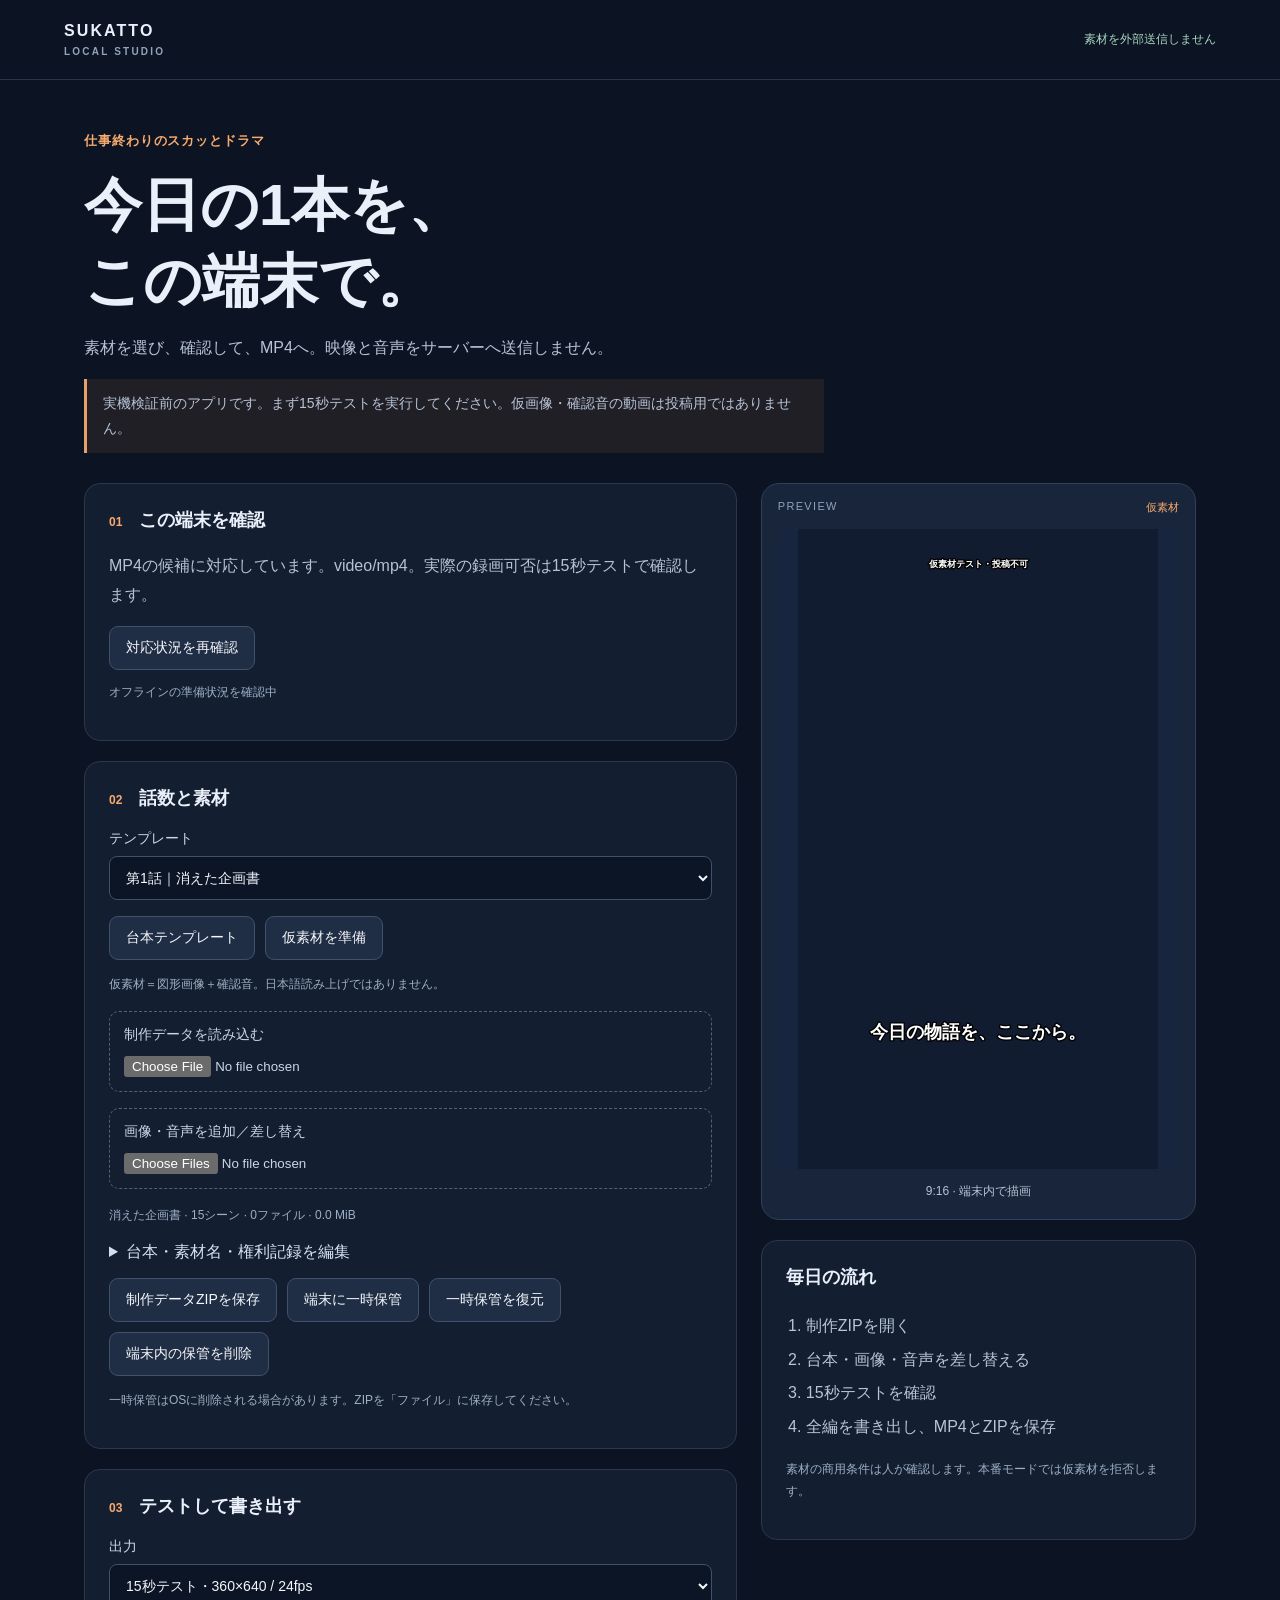
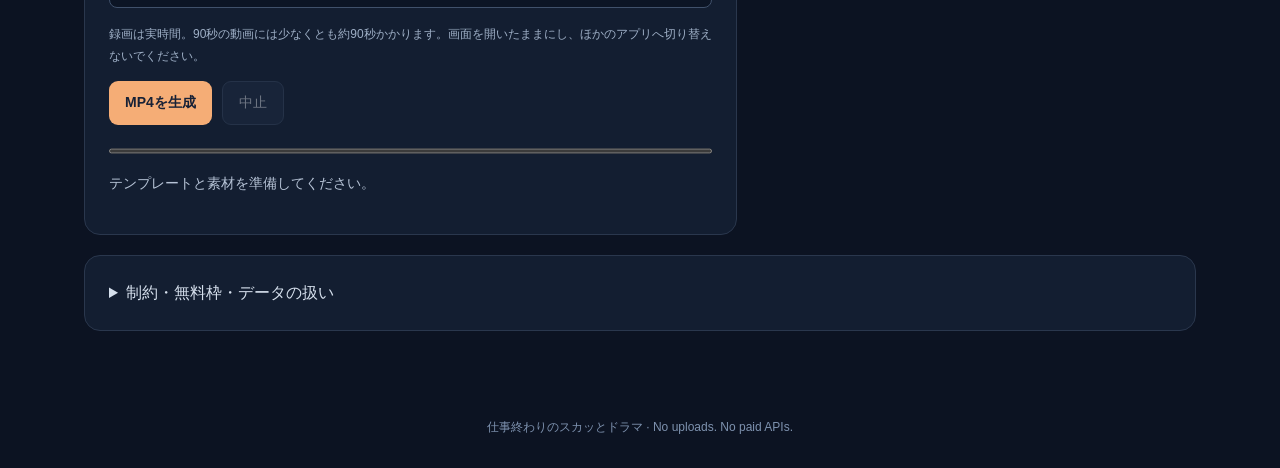
==== index.html @ 766bf16d "Add files via upload" ====
<!doctype html>
<html lang="ja"><head><meta charset="utf-8"><meta http-equiv="Content-Security-Policy" content="default-src 'self'; script-src 'self'; style-src 'self'; img-src 'self' blob: data:; media-src 'self' blob:; connect-src 'self'; worker-src 'self'; object-src 'none'; base-uri 'self'; form-action 'none'"><meta name="viewport" content="width=device-width,initial-scale=1,viewport-fit=cover"><meta name="theme-color" content="#111c30"><meta name="apple-mobile-web-app-capable" content="yes"><meta name="apple-mobile-web-app-status-bar-style" content="black-translucent"><link rel="manifest" href="manifest.webmanifest"><link rel="icon" href="icon.svg" type="image/svg+xml"><title>仕事終わりのスカッとドラマ｜端末内スタジオ</title><link rel="stylesheet" href="style.css"></head>
<body><header><div class="brand">SUKATTO <span>LOCAL STUDIO</span></div><span id="offline">端末内で合成</span></header>
<main><section class="intro"><p class="eyebrow">仕事終わりのスカッとドラマ</p><h1>今日の1本を、<br>この端末で。</h1><p>素材を選び、確認して、MP4へ。映像と音声をサーバーへ送信しません。</p><p class="notice">実機検証前のアプリです。まず15秒テストを実行してください。仮画像・確認音の動画は投稿用ではありません。</p></section>
<div class="layout"><div class="controls">
<section class="card"><h2><span>01</span> この端末を確認</h2><p id="capabilities">確認中…</p><button id="diagnose">対応状況を再確認</button><p class="small" id="cacheStatus">オフラインの準備状況を確認中</p></section>
<section class="card"><h2><span>02</span> 話数と素材</h2><label>テンプレート<select id="episode"><option value="1">第1話｜消えた企画書</option><option value="2">第2話｜押しつけられた当番表</option></select></label><div class="buttons"><button id="template">台本テンプレート</button><button id="demo">仮素材を準備</button></div><p class="small">仮素材＝図形画像＋確認音。日本語読み上げではありません。</p>
<label class="upload">制作データを読み込む<input id="projectFile" type="file" accept=".json,.zip,application/json,application/zip"></label>
<label class="upload">画像・音声を追加／差し替え<input id="assets" type="file" accept="image/*,audio/*,.wav,.mp3,.m4a" multiple></label><p id="assetStatus" class="small">素材は未選択です。</p>
<details><summary>台本・素材名・権利記録を編集</summary><p class="small">字幕は1文45文字以内。画像・音声は同じファイル名で差し替え可能です。</p><textarea id="manifest" spellcheck="false" aria-label="制作データJSON"></textarea><button id="apply">編集を適用</button></details>
<div class="buttons"><button id="saveProject">制作データZIPを保存</button><button id="remember">端末に一時保管</button><button id="recall">一時保管を復元</button><button id="clear">端末内の保管を削除</button></div><p class="small">一時保管はOSに削除される場合があります。ZIPを「ファイル」に保存してください。</p></section>
<section class="card"><h2><span>03</span> テストして書き出す</h2><label>出力<select id="quality"><option value="test">15秒テスト・360×640 / 24fps</option><option value="full">全編・1080×1920 / 30fps</option></select></label><p class="small">録画は実時間。90秒の動画には少なくとも約90秒かかります。画面を開いたままにし、ほかのアプリへ切り替えないでください。</p><div class="buttons"><button id="export" class="primary">MP4を生成</button><button id="cancel" disabled>中止</button></div><progress id="progress" value="0" max="1"></progress><p id="status" role="status" aria-live="polite">テンプレートと素材を準備してください。</p></section>
<section id="result" class="card" hidden><h2><span>04</span> 確認して保存</h2><video id="playback" controls playsinline preload="metadata"></video><p id="resultInfo"></p><div class="buttons"><a id="download" class="button" download="shorts.mp4">MP4をダウンロード</a><button id="share">共有・ファイルに保存</button><button id="report">検証記録JSON</button></div><p class="small">再生して音声・字幕・末尾まで確認してください。テスト成功は、この端末での本番品質を保証しません。</p></section>
</div><aside><div class="previewShell"><div class="previewLabel">PREVIEW <span id="previewMode">仮素材</span></div><canvas id="canvas" width="360" height="640" aria-label="動画プレビュー"></canvas><p id="sceneInfo">9:16 · 端末内で描画</p></div><section class="card"><h2>毎日の流れ</h2><ol><li>制作ZIPを開く</li><li>台本・画像・音声を差し替える</li><li>15秒テストを確認</li><li>全編を書き出し、MP4とZIPを保存</li></ol><p class="small">素材の商用条件は人が確認します。本番モードでは仮素材を拒否します。</p></section></aside></div>
<details class="card"><summary>制約・無料枠・データの扱い</summary><p>毎日の生成はCanvas・Web Audio・MediaRecorderで端末内処理します。Codespacesや有料APIは呼びません。カメラ・マイクの権限も不要です。初回配布にはHTTPSの静的ホストが必要です。GitHub Pagesなどの配信量は初回取得・更新時に消費します。Safariのキャッシュが削除された場合は再取得が必要です。</p><p>保存先が不足した場合や、MP4録画非対応・メモリ不足の場合は停止します。失敗時に解像度を自動で下げて成功扱いにはしません。端末・OSごとの実機テストが必要です。</p></details>
</main><footer>仕事終わりのスカッとドラマ · No uploads. No paid APIs.</footer><script src="core.js"></script><script src="app.js"></script></body></html>
---- style.css ----
:root{font-family:-apple-system,BlinkMacSystemFont,'Hiragino Sans','Noto Sans CJK JP',sans-serif;color:#eaf0fa;background:#0c1322;font-size:16px;color-scheme:dark}*{box-sizing:border-box}body{margin:0}header{padding:22px max(5vw,20px);border-bottom:1px solid #293449;display:flex;align-items:center;justify-content:space-between;gap:16px}.brand{letter-spacing:.13em;font-weight:800}.brand span{display:block;font-size:10px;color:#90a4bd;letter-spacing:.22em;margin-top:6px}#offline{font-size:12px;color:#a8d8c3}main{max-width:1160px;margin:auto;padding:36px 24px}.eyebrow{color:#f7aa6e;font-weight:600;letter-spacing:.07em;font-size:13px}h1{font-size:clamp(36px,5vw,58px);line-height:1.3;margin:15px 0}p{line-height:1.8;color:#b6c3d6}.intro{margin-bottom:30px;max-width:740px}.notice{border-left:3px solid #eaa166;padding:12px 16px;background:#211f26;font-size:14px}.layout{display:grid;grid-template-columns:minmax(0,1.5fr) minmax(260px,1fr);gap:24px}.card{padding:24px;border:1px solid #2a374d;background:#131e31;border-radius:16px;margin-bottom:20px}h2{font-size:18px;margin:0 0 20px}h2 span{font-size:12px;color:#f7aa6e;margin-right:12px}.buttons{display:flex;gap:10px;flex-wrap:wrap;margin:14px 0}button,.button{border:1px solid #40516b;border-radius:9px;background:#202e45;color:#f5f7fc;font:inherit;font-size:14px;padding:12px 16px;cursor:pointer;text-decoration:none;display:inline-block;min-height:44px}button:disabled{opacity:.4;cursor:not-allowed}button.primary{background:#f5ad76;color:#172136;border:0;font-weight:700}button:hover,.button:hover{filter:brightness(1.1)}label{display:block;font-size:14px;color:#cbd6e6;margin:16px 0}select,textarea{width:100%;background:#0c1525;color:#f4f6fb;border:1px solid #40516b;border-radius:8px;padding:12px;margin-top:8px;font:inherit}textarea{min-height:320px;font:12px/1.5 monospace}.upload{border:1px dashed #4c6380;border-radius:10px;padding:14px}.upload input{display:block;max-width:100%;margin-top:12px}.small{font-size:12px;color:#9eafc6}progress{width:100%;height:10px;accent-color:#f5ad76}summary{cursor:pointer;line-height:1.6;color:#d6e0ed}video{width:100%;max-height:520px;border-radius:10px;background:#000}.previewShell{position:sticky;top:20px;background:#18253a;border:1px solid #30415a;padding:16px;border-radius:18px;margin-bottom:20px}.previewLabel{display:flex;justify-content:space-between;font-size:11px;letter-spacing:.12em;color:#8ea2bf;padding-bottom:14px}.previewLabel span{letter-spacing:0;color:#f7aa6e}canvas{width:100%;height:auto;max-height:640px;object-fit:contain;display:block;background:#17263e;border-radius:10px}#sceneInfo{text-align:center;font-size:12px;margin-bottom:0}li{line-height:2.1;color:#b7c5d9}ol{padding-left:20px}#status{font-size:14px;overflow-wrap:anywhere}footer{text-align:center;padding:32px;font-size:12px;color:#7e92af}.busy .controls input,.busy .controls select,.busy .controls textarea{pointer-events:none;opacity:.55}[hidden]{display:none!important}@media(max-width:760px){.layout{grid-template-columns:1fr}aside{order:-1}.previewShell{position:static;max-width:250px;margin:0 auto 22px}aside .card{display:none}main{padding:24px 16px}.card{padding:19px}h1{font-size:38px}header{padding:18px}#offline{font-size:10px}}
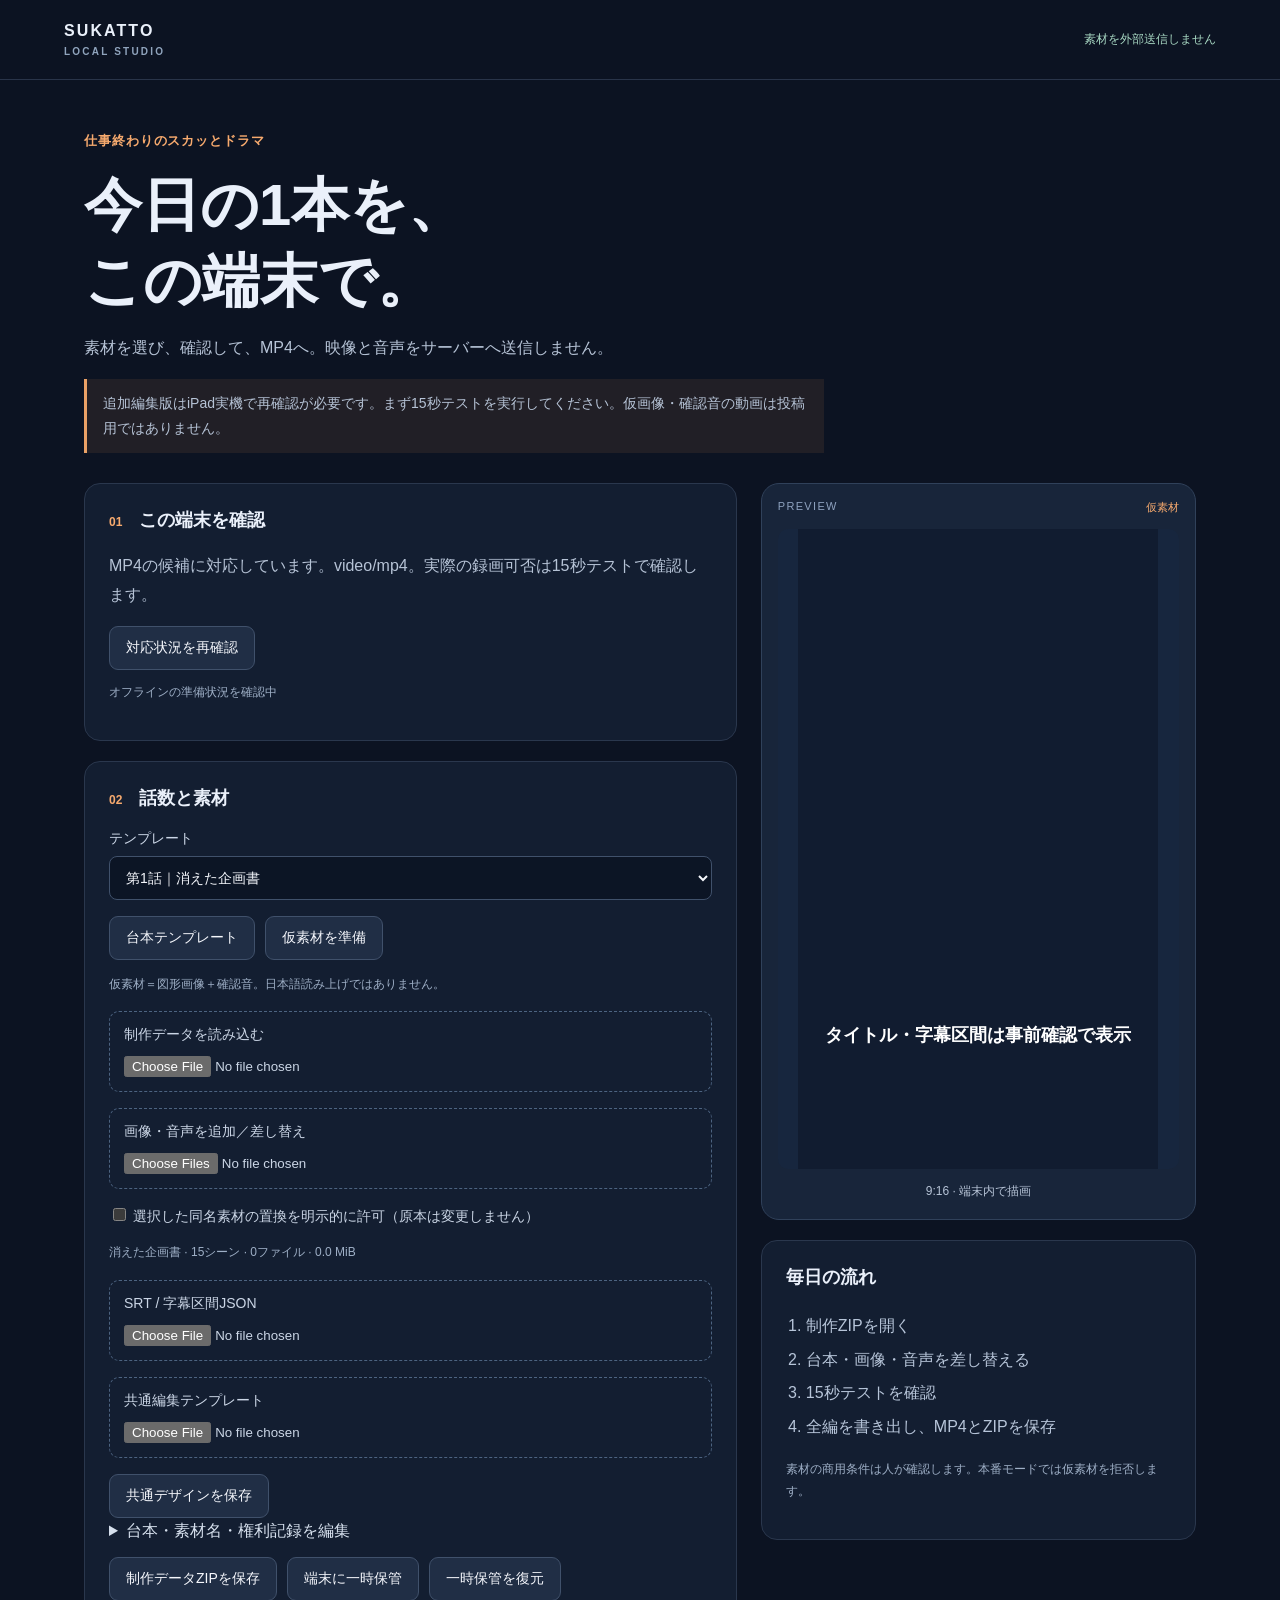
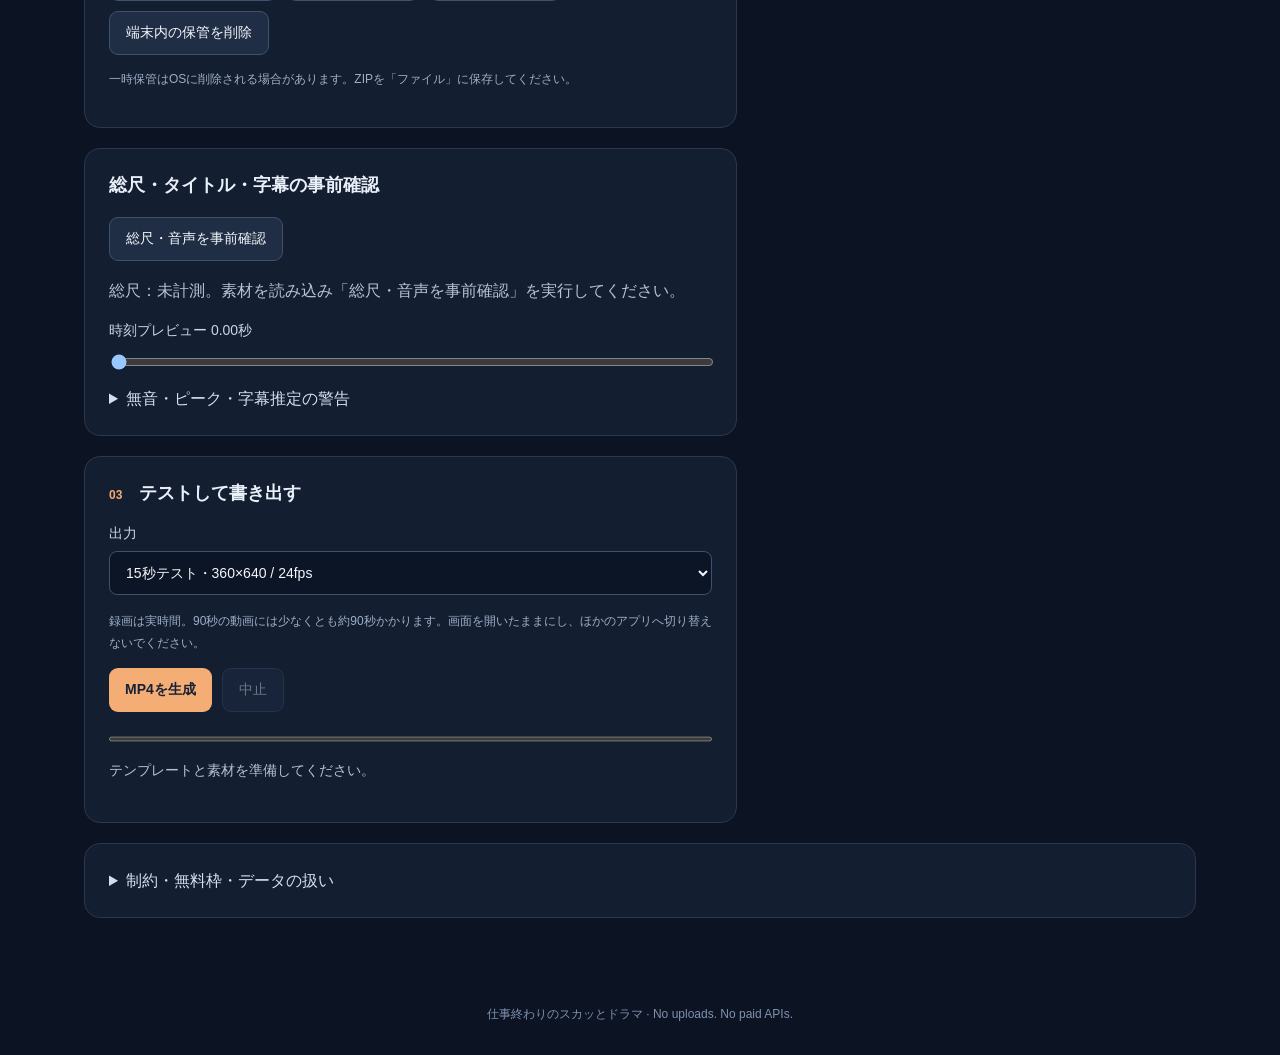
==== commit 97cbc123: "Add files via upload" ====
--- a/index.html
+++ b/index.html
@@ -1,16 +1,16 @@
 <!doctype html>
 <html lang="ja"><head><meta charset="utf-8"><meta http-equiv="Content-Security-Policy" content="default-src 'self'; script-src 'self'; style-src 'self'; img-src 'self' blob: data:; media-src 'self' blob:; connect-src 'self'; worker-src 'self'; object-src 'none'; base-uri 'self'; form-action 'none'"><meta name="viewport" content="width=device-width,initial-scale=1,viewport-fit=cover"><meta name="theme-color" content="#111c30"><meta name="apple-mobile-web-app-capable" content="yes"><meta name="apple-mobile-web-app-status-bar-style" content="black-translucent"><link rel="manifest" href="manifest.webmanifest"><link rel="icon" href="icon.svg" type="image/svg+xml"><title>仕事終わりのスカッとドラマ｜端末内スタジオ</title><link rel="stylesheet" href="style.css"></head>
 <body><header><div class="brand">SUKATTO <span>LOCAL STUDIO</span></div><span id="offline">端末内で合成</span></header>
-<main><section class="intro"><p class="eyebrow">仕事終わりのスカッとドラマ</p><h1>今日の1本を、<br>この端末で。</h1><p>素材を選び、確認して、MP4へ。映像と音声をサーバーへ送信しません。</p><p class="notice">実機検証前のアプリです。まず15秒テストを実行してください。仮画像・確認音の動画は投稿用ではありません。</p></section>
+<main><section class="intro"><p class="eyebrow">仕事終わりのスカッとドラマ</p><h1>今日の1本を、<br>この端末で。</h1><p>素材を選び、確認して、MP4へ。映像と音声をサーバーへ送信しません。</p><p class="notice">追加編集版はiPad実機で再確認が必要です。まず15秒テストを実行してください。仮画像・確認音の動画は投稿用ではありません。</p></section>
 <div class="layout"><div class="controls">
 <section class="card"><h2><span>01</span> この端末を確認</h2><p id="capabilities">確認中…</p><button id="diagnose">対応状況を再確認</button><p class="small" id="cacheStatus">オフラインの準備状況を確認中</p></section>
 <section class="card"><h2><span>02</span> 話数と素材</h2><label>テンプレート<select id="episode"><option value="1">第1話｜消えた企画書</option><option value="2">第2話｜押しつけられた当番表</option></select></label><div class="buttons"><button id="template">台本テンプレート</button><button id="demo">仮素材を準備</button></div><p class="small">仮素材＝図形画像＋確認音。日本語読み上げではありません。</p>
 <label class="upload">制作データを読み込む<input id="projectFile" type="file" accept=".json,.zip,application/json,application/zip"></label>
-<label class="upload">画像・音声を追加／差し替え<input id="assets" type="file" accept="image/*,audio/*,.wav,.mp3,.m4a" multiple></label><p id="assetStatus" class="small">素材は未選択です。</p>
-<details><summary>台本・素材名・権利記録を編集</summary><p class="small">字幕は1文45文字以内。画像・音声は同じファイル名で差し替え可能です。</p><textarea id="manifest" spellcheck="false" aria-label="制作データJSON"></textarea><button id="apply">編集を適用</button></details>
+<label class="upload">画像・音声を追加／差し替え<input id="assets" type="file" accept="image/*,audio/*,.wav,.mp3,.m4a" multiple></label><label><input id="allowReplace" type="checkbox"> 選択した同名素材の置換を明示的に許可（原本は変更しません）</label><p id="assetStatus" class="small">素材は未選択です。</p>
+<label class="upload">SRT / 字幕区間JSON<input id="subtitleFile" type="file" accept=".srt,.json"></label><label class="upload">共通編集テンプレート<input id="styleFile" type="file" accept=".json"></label><button id="saveTemplate">共通デザインを保存</button><details><summary>台本・素材名・権利記録を編集</summary><p class="small">脚本は1シーン45文字以内。区間字幕は最大2行・26文字。画像・音声は同じファイル名で差し替え可能です。</p><textarea id="manifest" spellcheck="false" aria-label="制作データJSON"></textarea><button id="apply">編集を適用</button></details>
 <div class="buttons"><button id="saveProject">制作データZIPを保存</button><button id="remember">端末に一時保管</button><button id="recall">一時保管を復元</button><button id="clear">端末内の保管を削除</button></div><p class="small">一時保管はOSに削除される場合があります。ZIPを「ファイル」に保存してください。</p></section>
-<section class="card"><h2><span>03</span> テストして書き出す</h2><label>出力<select id="quality"><option value="test">15秒テスト・360×640 / 24fps</option><option value="full">全編・1080×1920 / 30fps</option></select></label><p class="small">録画は実時間。90秒の動画には少なくとも約90秒かかります。画面を開いたままにし、ほかのアプリへ切り替えないでください。</p><div class="buttons"><button id="export" class="primary">MP4を生成</button><button id="cancel" disabled>中止</button></div><progress id="progress" value="0" max="1"></progress><p id="status" role="status" aria-live="polite">テンプレートと素材を準備してください。</p></section>
+<section class="card"><h2>総尺・タイトル・字幕の事前確認</h2><button id="inspect">総尺・音声を事前確認</button><p id="durationInfo">総尺：未計測</p><label>時刻プレビュー <span id="scrubTime">0.00秒</span><input id="scrub" type="range" min="0" max="100" step="0.05" value="0"></label><details><summary>無音・ピーク・字幕推定の警告</summary><pre id="preflightReport"></pre></details></section><section class="card"><h2><span>03</span> テストして書き出す</h2><label>出力<select id="quality"><option value="test">15秒テスト・360×640 / 24fps</option><option value="full">全編・1080×1920 / 30fps</option></select></label><p class="small">録画は実時間。90秒の動画には少なくとも約90秒かかります。画面を開いたままにし、ほかのアプリへ切り替えないでください。</p><div class="buttons"><button id="export" class="primary">MP4を生成</button><button id="cancel" disabled>中止</button></div><progress id="progress" value="0" max="1"></progress><p id="status" role="status" aria-live="polite">テンプレートと素材を準備してください。</p></section>
 <section id="result" class="card" hidden><h2><span>04</span> 確認して保存</h2><video id="playback" controls playsinline preload="metadata"></video><p id="resultInfo"></p><div class="buttons"><a id="download" class="button" download="shorts.mp4">MP4をダウンロード</a><button id="share">共有・ファイルに保存</button><button id="report">検証記録JSON</button></div><p class="small">再生して音声・字幕・末尾まで確認してください。テスト成功は、この端末での本番品質を保証しません。</p></section>
 </div><aside><div class="previewShell"><div class="previewLabel">PREVIEW <span id="previewMode">仮素材</span></div><canvas id="canvas" width="360" height="640" aria-label="動画プレビュー"></canvas><p id="sceneInfo">9:16 · 端末内で描画</p></div><section class="card"><h2>毎日の流れ</h2><ol><li>制作ZIPを開く</li><li>台本・画像・音声を差し替える</li><li>15秒テストを確認</li><li>全編を書き出し、MP4とZIPを保存</li></ol><p class="small">素材の商用条件は人が確認します。本番モードでは仮素材を拒否します。</p></section></aside></div>
 <details class="card"><summary>制約・無料枠・データの扱い</summary><p>毎日の生成はCanvas・Web Audio・MediaRecorderで端末内処理します。Codespacesや有料APIは呼びません。カメラ・マイクの権限も不要です。初回配布にはHTTPSの静的ホストが必要です。GitHub Pagesなどの配信量は初回取得・更新時に消費します。Safariのキャッシュが削除された場合は再取得が必要です。</p><p>保存先が不足した場合や、MP4録画非対応・メモリ不足の場合は停止します。失敗時に解像度を自動で下げて成功扱いにはしません。端末・OSごとの実機テストが必要です。</p></details>
-</main><footer>仕事終わりのスカッとドラマ · No uploads. No paid APIs.</footer><script src="core.js"></script><script src="app.js"></script></body></html>
+</main><footer>仕事終わりのスカッとドラマ · No uploads. No paid APIs.</footer><script src="core.js"></script><script src="editing.js"></script><script src="app.js"></script></body></html>
--- a/style.css
+++ b/style.css
@@ -1 +1,3 @@
 :root{font-family:-apple-system,BlinkMacSystemFont,'Hiragino Sans','Noto Sans CJK JP',sans-serif;color:#eaf0fa;background:#0c1322;font-size:16px;color-scheme:dark}*{box-sizing:border-box}body{margin:0}header{padding:22px max(5vw,20px);border-bottom:1px solid #293449;display:flex;align-items:center;justify-content:space-between;gap:16px}.brand{letter-spacing:.13em;font-weight:800}.brand span{display:block;font-size:10px;color:#90a4bd;letter-spacing:.22em;margin-top:6px}#offline{font-size:12px;color:#a8d8c3}main{max-width:1160px;margin:auto;padding:36px 24px}.eyebrow{color:#f7aa6e;font-weight:600;letter-spacing:.07em;font-size:13px}h1{font-size:clamp(36px,5vw,58px);line-height:1.3;margin:15px 0}p{line-height:1.8;color:#b6c3d6}.intro{margin-bottom:30px;max-width:740px}.notice{border-left:3px solid #eaa166;padding:12px 16px;background:#211f26;font-size:14px}.layout{display:grid;grid-template-columns:minmax(0,1.5fr) minmax(260px,1fr);gap:24px}.card{padding:24px;border:1px solid #2a374d;background:#131e31;border-radius:16px;margin-bottom:20px}h2{font-size:18px;margin:0 0 20px}h2 span{font-size:12px;color:#f7aa6e;margin-right:12px}.buttons{display:flex;gap:10px;flex-wrap:wrap;margin:14px 0}button,.button{border:1px solid #40516b;border-radius:9px;background:#202e45;color:#f5f7fc;font:inherit;font-size:14px;padding:12px 16px;cursor:pointer;text-decoration:none;display:inline-block;min-height:44px}button:disabled{opacity:.4;cursor:not-allowed}button.primary{background:#f5ad76;color:#172136;border:0;font-weight:700}button:hover,.button:hover{filter:brightness(1.1)}label{display:block;font-size:14px;color:#cbd6e6;margin:16px 0}select,textarea{width:100%;background:#0c1525;color:#f4f6fb;border:1px solid #40516b;border-radius:8px;padding:12px;margin-top:8px;font:inherit}textarea{min-height:320px;font:12px/1.5 monospace}.upload{border:1px dashed #4c6380;border-radius:10px;padding:14px}.upload input{display:block;max-width:100%;margin-top:12px}.small{font-size:12px;color:#9eafc6}progress{width:100%;height:10px;accent-color:#f5ad76}summary{cursor:pointer;line-height:1.6;color:#d6e0ed}video{width:100%;max-height:520px;border-radius:10px;background:#000}.previewShell{position:sticky;top:20px;background:#18253a;border:1px solid #30415a;padding:16px;border-radius:18px;margin-bottom:20px}.previewLabel{display:flex;justify-content:space-between;font-size:11px;letter-spacing:.12em;color:#8ea2bf;padding-bottom:14px}.previewLabel span{letter-spacing:0;color:#f7aa6e}canvas{width:100%;height:auto;max-height:640px;object-fit:contain;display:block;background:#17263e;border-radius:10px}#sceneInfo{text-align:center;font-size:12px;margin-bottom:0}li{line-height:2.1;color:#b7c5d9}ol{padding-left:20px}#status{font-size:14px;overflow-wrap:anywhere}footer{text-align:center;padding:32px;font-size:12px;color:#7e92af}.busy .controls input,.busy .controls select,.busy .controls textarea{pointer-events:none;opacity:.55}[hidden]{display:none!important}@media(max-width:760px){.layout{grid-template-columns:1fr}aside{order:-1}.previewShell{position:static;max-width:250px;margin:0 auto 22px}aside .card{display:none}main{padding:24px 16px}.card{padding:19px}h1{font-size:38px}header{padding:18px}#offline{font-size:10px}}
+
+pre{white-space:pre-wrap;overflow-wrap:anywhere;font-size:12px;color:#b6c3d6}input[type=range]{display:block;width:100%;margin-top:14px}input[type=checkbox]{width:auto}
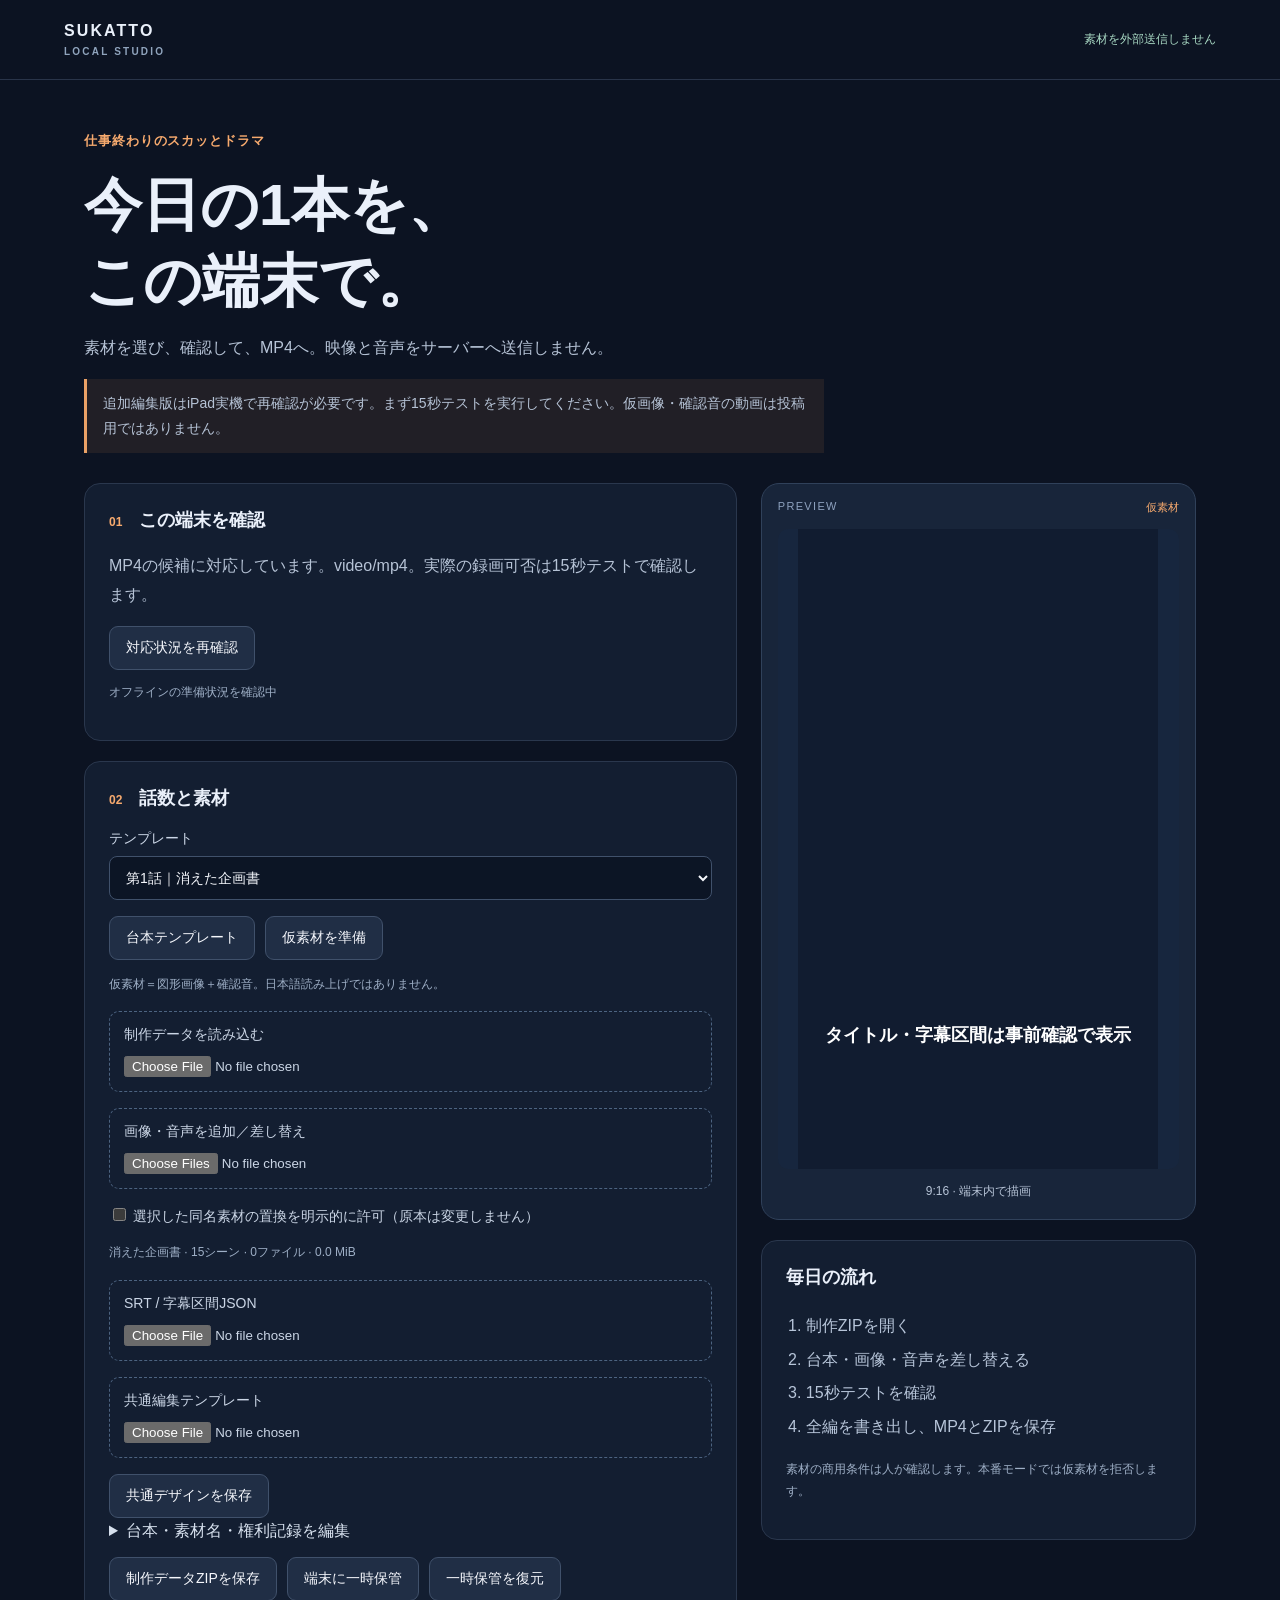
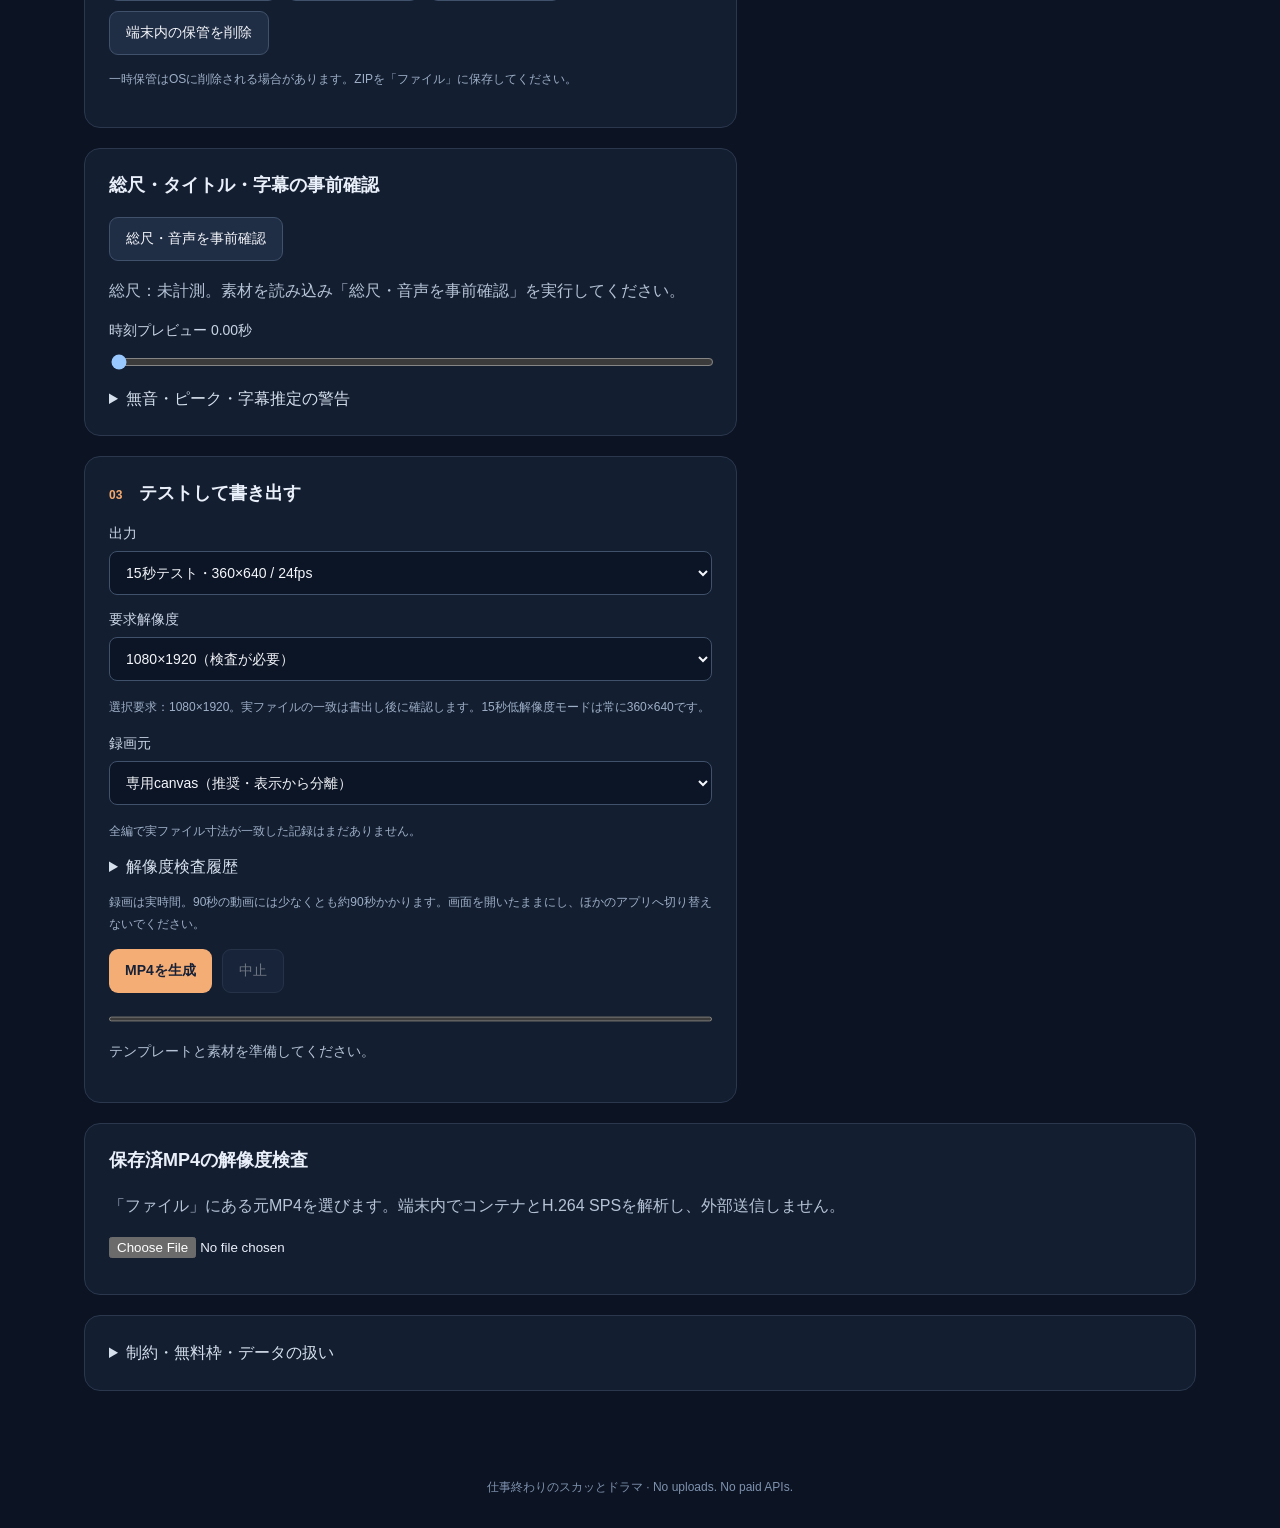
==== commit 3b5f7d56: "Add files via upload" ====
--- a/index.html
+++ b/index.html
@@ -9,8 +9,8 @@
 <label class="upload">画像・音声を追加／差し替え<input id="assets" type="file" accept="image/*,audio/*,.wav,.mp3,.m4a" multiple></label><label><input id="allowReplace" type="checkbox"> 選択した同名素材の置換を明示的に許可（原本は変更しません）</label><p id="assetStatus" class="small">素材は未選択です。</p>
 <label class="upload">SRT / 字幕区間JSON<input id="subtitleFile" type="file" accept=".srt,.json"></label><label class="upload">共通編集テンプレート<input id="styleFile" type="file" accept=".json"></label><button id="saveTemplate">共通デザインを保存</button><details><summary>台本・素材名・権利記録を編集</summary><p class="small">脚本は1シーン45文字以内。区間字幕は最大2行・26文字。画像・音声は同じファイル名で差し替え可能です。</p><textarea id="manifest" spellcheck="false" aria-label="制作データJSON"></textarea><button id="apply">編集を適用</button></details>
 <div class="buttons"><button id="saveProject">制作データZIPを保存</button><button id="remember">端末に一時保管</button><button id="recall">一時保管を復元</button><button id="clear">端末内の保管を削除</button></div><p class="small">一時保管はOSに削除される場合があります。ZIPを「ファイル」に保存してください。</p></section>
-<section class="card"><h2>総尺・タイトル・字幕の事前確認</h2><button id="inspect">総尺・音声を事前確認</button><p id="durationInfo">総尺：未計測</p><label>時刻プレビュー <span id="scrubTime">0.00秒</span><input id="scrub" type="range" min="0" max="100" step="0.05" value="0"></label><details><summary>無音・ピーク・字幕推定の警告</summary><pre id="preflightReport"></pre></details></section><section class="card"><h2><span>03</span> テストして書き出す</h2><label>出力<select id="quality"><option value="test">15秒テスト・360×640 / 24fps</option><option value="full">全編・1080×1920 / 30fps</option></select></label><p class="small">録画は実時間。90秒の動画には少なくとも約90秒かかります。画面を開いたままにし、ほかのアプリへ切り替えないでください。</p><div class="buttons"><button id="export" class="primary">MP4を生成</button><button id="cancel" disabled>中止</button></div><progress id="progress" value="0" max="1"></progress><p id="status" role="status" aria-live="polite">テンプレートと素材を準備してください。</p></section>
-<section id="result" class="card" hidden><h2><span>04</span> 確認して保存</h2><video id="playback" controls playsinline preload="metadata"></video><p id="resultInfo"></p><div class="buttons"><a id="download" class="button" download="shorts.mp4">MP4をダウンロード</a><button id="share">共有・ファイルに保存</button><button id="report">検証記録JSON</button></div><p class="small">再生して音声・字幕・末尾まで確認してください。テスト成功は、この端末での本番品質を保証しません。</p></section>
+<section class="card"><h2>総尺・タイトル・字幕の事前確認</h2><button id="inspect">総尺・音声を事前確認</button><p id="durationInfo">総尺：未計測</p><label>時刻プレビュー <span id="scrubTime">0.00秒</span><input id="scrub" type="range" min="0" max="100" step="0.05" value="0"></label><details><summary>無音・ピーク・字幕推定の警告</summary><pre id="preflightReport"></pre></details></section><section class="card"><h2><span>03</span> テストして書き出す</h2><label>出力<select id="quality"><option value="test">15秒テスト・360×640 / 24fps</option><option value="full">全編・選択解像度 / 30fps</option><option value="probe">3秒・選択解像度の検査</option><option value="profile15">15秒・選択解像度の検査</option></select></label><label>要求解像度<select id="resolutionProfile"><option value="fhd">1080×1920（検査が必要）</option><option value="hd">720×1280（検査が必要）</option><option value="sd">540×960（検査が必要）</option><option value="low">360×640</option></select></label><p id="profileInfo" class="small">選択要求：1080×1920。実ファイルの一致は書出し後に確認します。15秒低解像度モードは常に360×640です。</p><label>録画元<select id="captureSource"><option value="dedicated">専用canvas（推奨・表示から分離）</option><option value="legacy">旧表示canvas（比較・復旧用）</option></select></label><p id="bestProfile" class="small">全編で実ファイル寸法が一致した記録はまだありません。</p><details><summary>解像度検査履歴</summary><pre id="probeResults"></pre></details><p class="small">録画は実時間。90秒の動画には少なくとも約90秒かかります。画面を開いたままにし、ほかのアプリへ切り替えないでください。</p><div class="buttons"><button id="export" class="primary">MP4を生成</button><button id="cancel" disabled>中止</button></div><progress id="progress" value="0" max="1"></progress><p id="status" role="status" aria-live="polite">テンプレートと素材を準備してください。</p></section>
+<section id="result" class="card" hidden><h2><span>04</span> 確認して保存</h2><video id="playback" controls playsinline preload="metadata"></video><p id="resultInfo"></p><details><summary>要求・canvas・トラック・MP4の解像度診断</summary><pre id="resolutionDiagnostics"></pre></details><div class="buttons"><a id="download" class="button" download="shorts.mp4">MP4をダウンロード</a><button id="share">共有・ファイルに保存</button><button id="report">検証記録JSON</button></div><p class="small">再生して音声・字幕・末尾まで確認してください。テスト成功は、この端末での本番品質を保証しません。</p></section>
 </div><aside><div class="previewShell"><div class="previewLabel">PREVIEW <span id="previewMode">仮素材</span></div><canvas id="canvas" width="360" height="640" aria-label="動画プレビュー"></canvas><p id="sceneInfo">9:16 · 端末内で描画</p></div><section class="card"><h2>毎日の流れ</h2><ol><li>制作ZIPを開く</li><li>台本・画像・音声を差し替える</li><li>15秒テストを確認</li><li>全編を書き出し、MP4とZIPを保存</li></ol><p class="small">素材の商用条件は人が確認します。本番モードでは仮素材を拒否します。</p></section></aside></div>
-<details class="card"><summary>制約・無料枠・データの扱い</summary><p>毎日の生成はCanvas・Web Audio・MediaRecorderで端末内処理します。Codespacesや有料APIは呼びません。カメラ・マイクの権限も不要です。初回配布にはHTTPSの静的ホストが必要です。GitHub Pagesなどの配信量は初回取得・更新時に消費します。Safariのキャッシュが削除された場合は再取得が必要です。</p><p>保存先が不足した場合や、MP4録画非対応・メモリ不足の場合は停止します。失敗時に解像度を自動で下げて成功扱いにはしません。端末・OSごとの実機テストが必要です。</p></details>
-</main><footer>仕事終わりのスカッとドラマ · No uploads. No paid APIs.</footer><script src="core.js"></script><script src="editing.js"></script><script src="app.js"></script></body></html>
+<section class="card"><h2>保存済MP4の解像度検査</h2><p>「ファイル」にある元MP4を選びます。端末内でコンテナとH.264 SPSを解析し、外部送信しません。</p><input id="inspectMP4" type="file" accept="video/mp4,.mp4"><pre id="fileInspection"></pre></section><details class="card"><summary>制約・無料枠・データの扱い</summary><p>毎日の生成はCanvas・Web Audio・MediaRecorderで端末内処理します。Codespacesや有料APIは呼びません。カメラ・マイクの権限も不要です。初回配布にはHTTPSの静的ホストが必要です。GitHub Pagesなどの配信量は初回取得・更新時に消費します。Safariのキャッシュが削除された場合は再取得が必要です。</p><p>保存先が不足した場合や、MP4録画非対応・メモリ不足の場合は停止します。失敗時に解像度を自動で下げて成功扱いにはしません。端末・OSごとの実機テストが必要です。</p></details>
+</main><footer>仕事終わりのスカッとドラマ · No uploads. No paid APIs.</footer><script src="core.js"></script><script src="editing.js"></script><script src="resolution.js"></script><script src="app.js"></script></body></html>
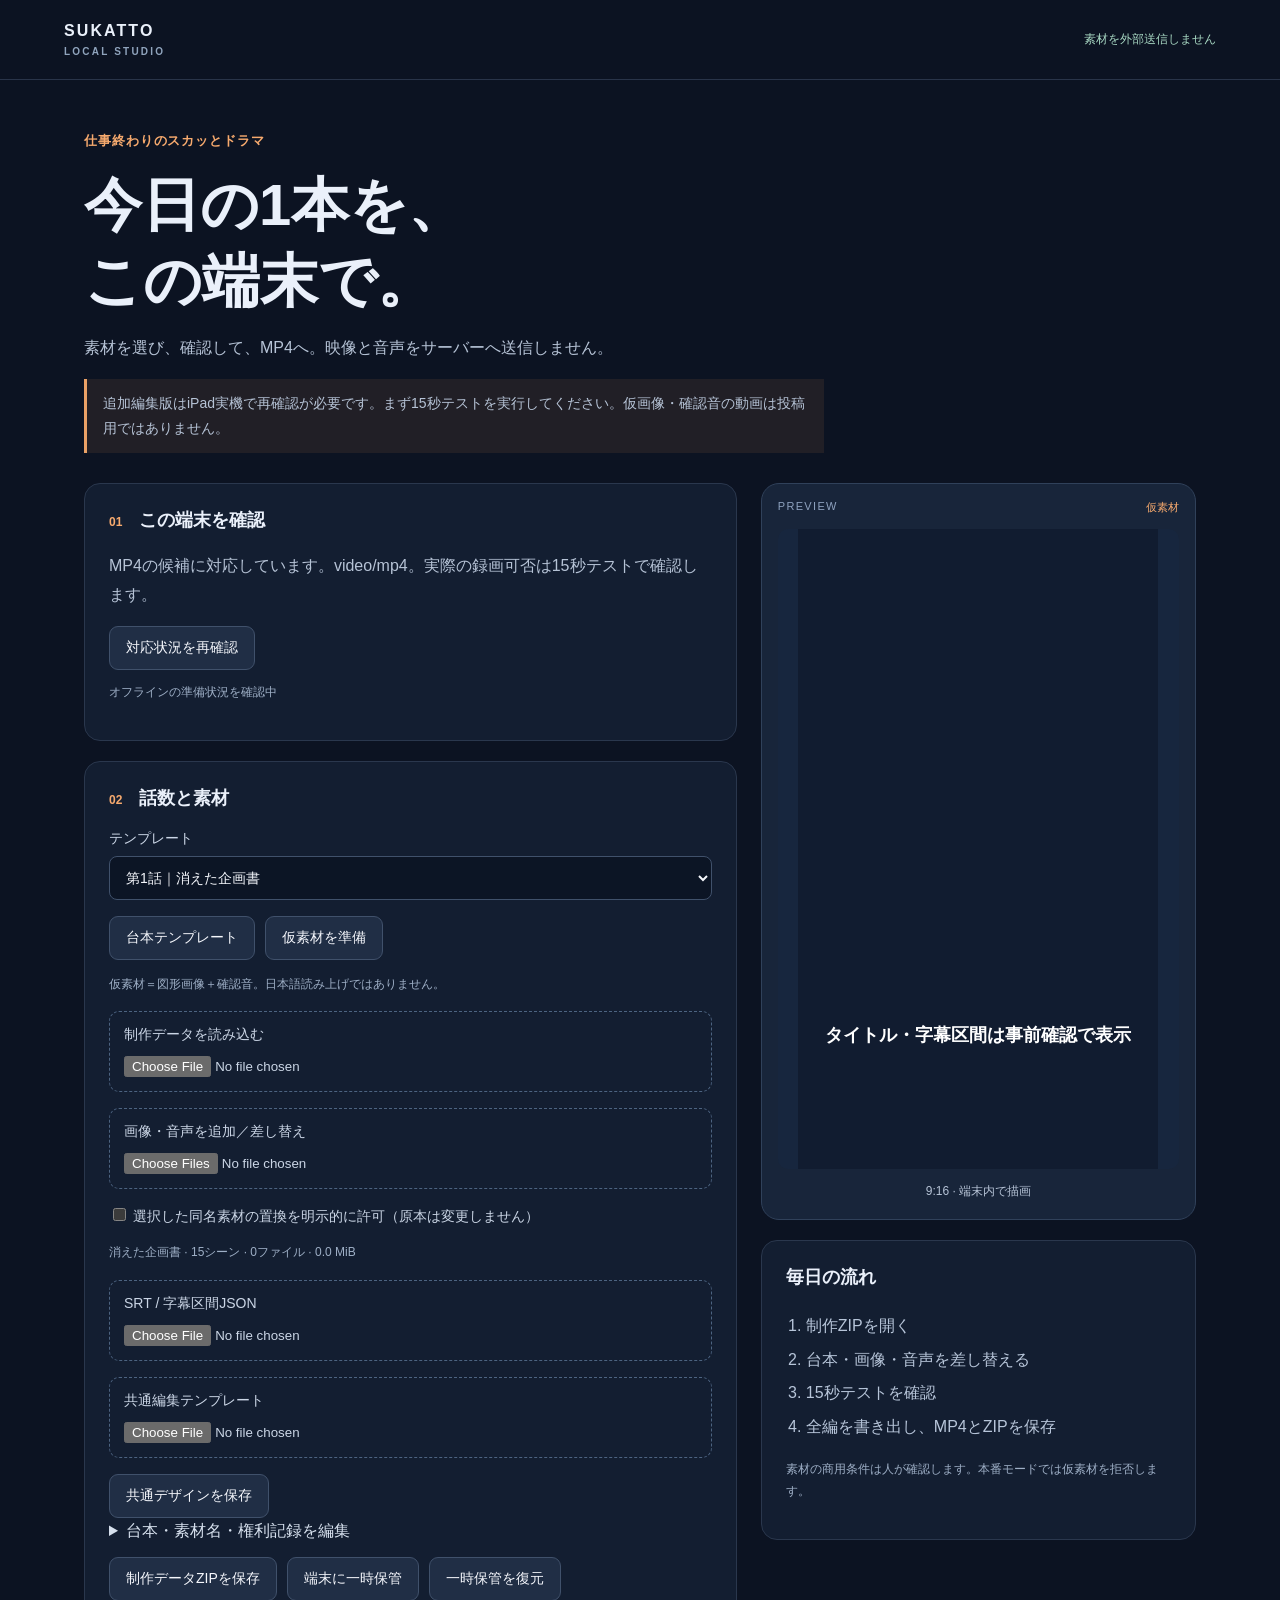
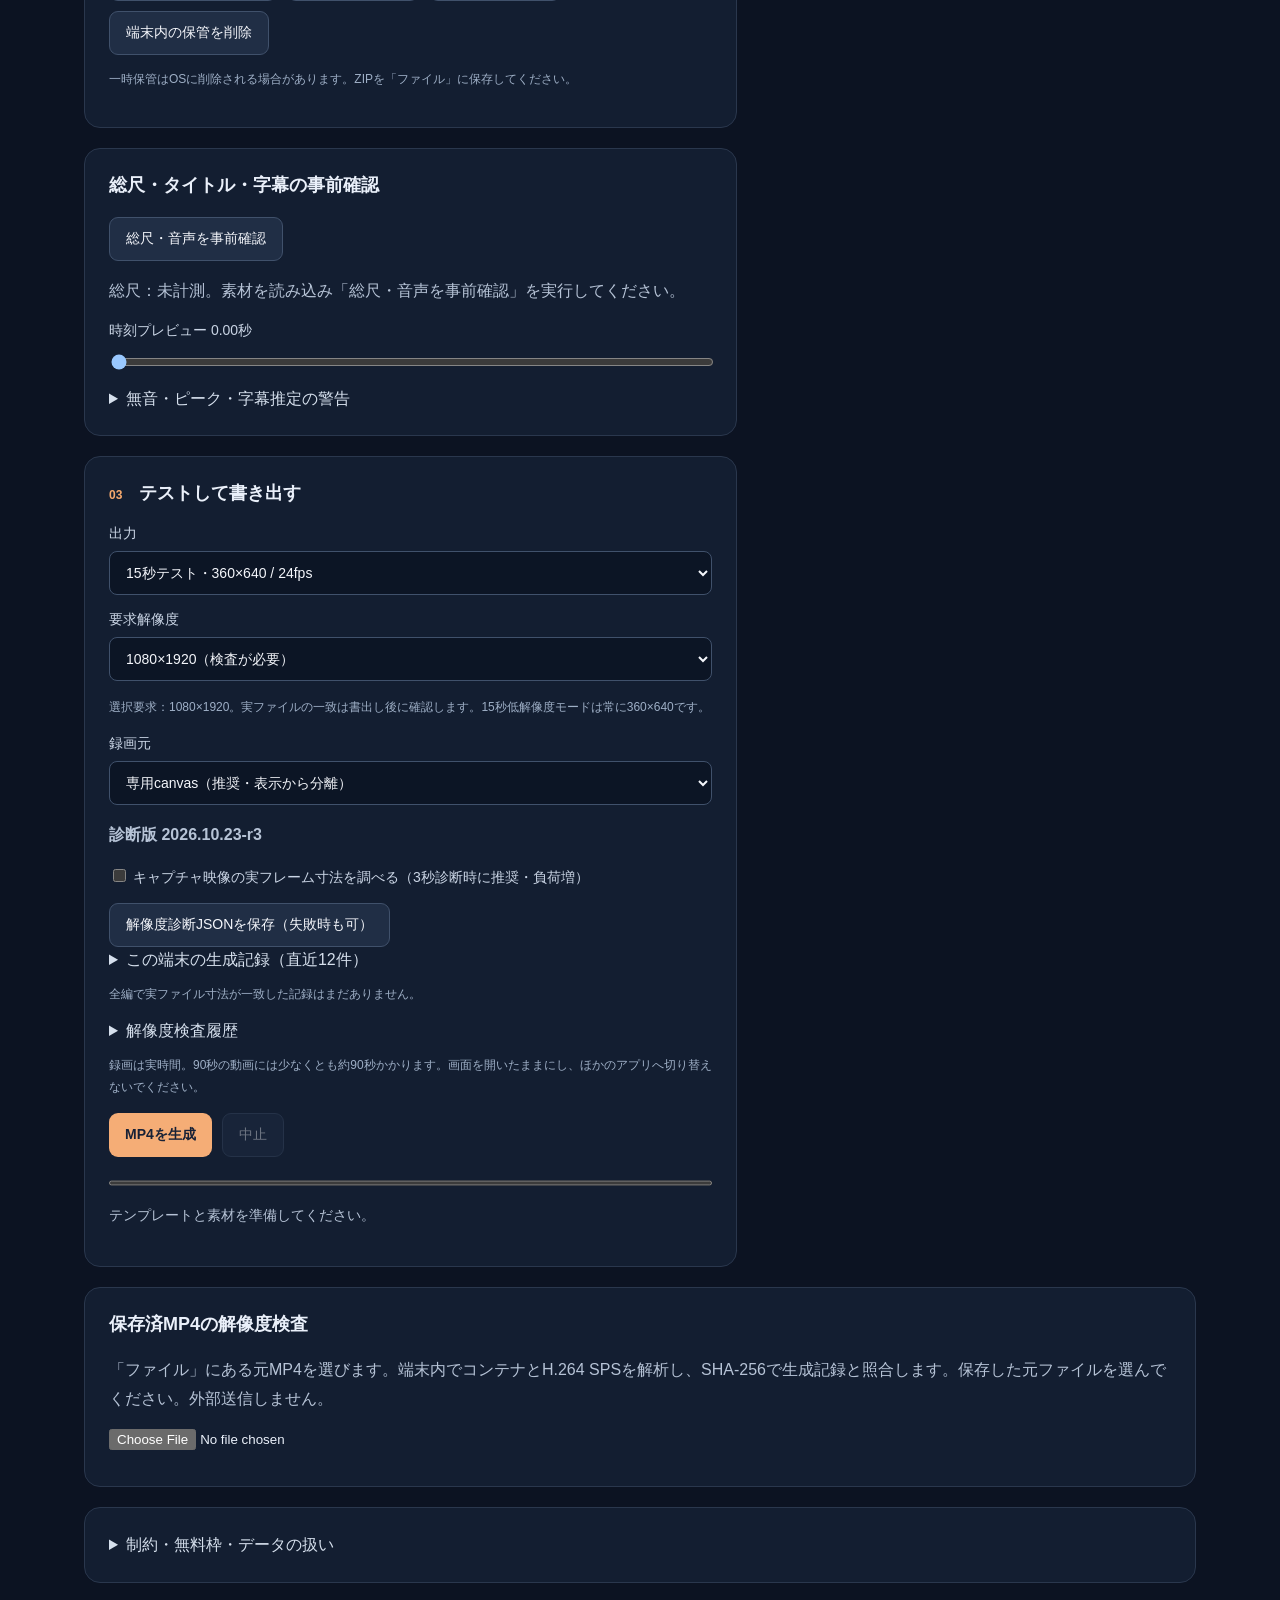
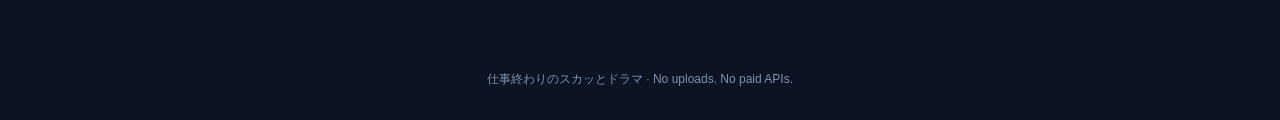
==== commit f000b778: "Add files via upload" ====
--- a/index.html
+++ b/index.html
@@ -9,8 +9,8 @@
 <label class="upload">画像・音声を追加／差し替え<input id="assets" type="file" accept="image/*,audio/*,.wav,.mp3,.m4a" multiple></label><label><input id="allowReplace" type="checkbox"> 選択した同名素材の置換を明示的に許可（原本は変更しません）</label><p id="assetStatus" class="small">素材は未選択です。</p>
 <label class="upload">SRT / 字幕区間JSON<input id="subtitleFile" type="file" accept=".srt,.json"></label><label class="upload">共通編集テンプレート<input id="styleFile" type="file" accept=".json"></label><button id="saveTemplate">共通デザインを保存</button><details><summary>台本・素材名・権利記録を編集</summary><p class="small">脚本は1シーン45文字以内。区間字幕は最大2行・26文字。画像・音声は同じファイル名で差し替え可能です。</p><textarea id="manifest" spellcheck="false" aria-label="制作データJSON"></textarea><button id="apply">編集を適用</button></details>
 <div class="buttons"><button id="saveProject">制作データZIPを保存</button><button id="remember">端末に一時保管</button><button id="recall">一時保管を復元</button><button id="clear">端末内の保管を削除</button></div><p class="small">一時保管はOSに削除される場合があります。ZIPを「ファイル」に保存してください。</p></section>
-<section class="card"><h2>総尺・タイトル・字幕の事前確認</h2><button id="inspect">総尺・音声を事前確認</button><p id="durationInfo">総尺：未計測</p><label>時刻プレビュー <span id="scrubTime">0.00秒</span><input id="scrub" type="range" min="0" max="100" step="0.05" value="0"></label><details><summary>無音・ピーク・字幕推定の警告</summary><pre id="preflightReport"></pre></details></section><section class="card"><h2><span>03</span> テストして書き出す</h2><label>出力<select id="quality"><option value="test">15秒テスト・360×640 / 24fps</option><option value="full">全編・選択解像度 / 30fps</option><option value="probe">3秒・選択解像度の検査</option><option value="profile15">15秒・選択解像度の検査</option></select></label><label>要求解像度<select id="resolutionProfile"><option value="fhd">1080×1920（検査が必要）</option><option value="hd">720×1280（検査が必要）</option><option value="sd">540×960（検査が必要）</option><option value="low">360×640</option></select></label><p id="profileInfo" class="small">選択要求：1080×1920。実ファイルの一致は書出し後に確認します。15秒低解像度モードは常に360×640です。</p><label>録画元<select id="captureSource"><option value="dedicated">専用canvas（推奨・表示から分離）</option><option value="legacy">旧表示canvas（比較・復旧用）</option></select></label><p id="bestProfile" class="small">全編で実ファイル寸法が一致した記録はまだありません。</p><details><summary>解像度検査履歴</summary><pre id="probeResults"></pre></details><p class="small">録画は実時間。90秒の動画には少なくとも約90秒かかります。画面を開いたままにし、ほかのアプリへ切り替えないでください。</p><div class="buttons"><button id="export" class="primary">MP4を生成</button><button id="cancel" disabled>中止</button></div><progress id="progress" value="0" max="1"></progress><p id="status" role="status" aria-live="polite">テンプレートと素材を準備してください。</p></section>
+<section class="card"><h2>総尺・タイトル・字幕の事前確認</h2><button id="inspect">総尺・音声を事前確認</button><p id="durationInfo">総尺：未計測</p><label>時刻プレビュー <span id="scrubTime">0.00秒</span><input id="scrub" type="range" min="0" max="100" step="0.05" value="0"></label><details><summary>無音・ピーク・字幕推定の警告</summary><pre id="preflightReport"></pre></details></section><section class="card"><h2><span>03</span> テストして書き出す</h2><label>出力<select id="quality"><option value="test">15秒テスト・360×640 / 24fps</option><option value="full">全編・選択解像度 / 30fps</option><option value="probe">3秒・選択解像度の検査</option><option value="profile15">15秒・選択解像度の検査</option></select></label><label>要求解像度<select id="resolutionProfile"><option value="fhd">1080×1920（検査が必要）</option><option value="hd">720×1280（検査が必要）</option><option value="sd">540×960（検査が必要）</option><option value="low">360×640</option></select></label><p id="profileInfo" class="small">選択要求：1080×1920。実ファイルの一致は書出し後に確認します。15秒低解像度モードは常に360×640です。</p><label>録画元<select id="captureSource"><option value="dedicated">専用canvas（推奨・表示から分離）</option><option value="attached">専用canvasを画面内に配置（診断用）</option><option value="legacy">旧表示canvas（比較・復旧用）</option></select></label><p><strong>診断版 2026.10.23-r3</strong></p><label><input id="liveProbe" type="checkbox"> キャプチャ映像の実フレーム寸法を調べる（3秒診断時に推奨・負荷増）</label><div id="diagnosticMonitor"></div><button id="saveDiagnostics">解像度診断JSONを保存（失敗時も可）</button><details><summary>この端末の生成記録（直近12件）</summary><pre id="receiptHistory"></pre></details><p id="bestProfile" class="small">全編で実ファイル寸法が一致した記録はまだありません。</p><details><summary>解像度検査履歴</summary><pre id="probeResults"></pre></details><p class="small">録画は実時間。90秒の動画には少なくとも約90秒かかります。画面を開いたままにし、ほかのアプリへ切り替えないでください。</p><div class="buttons"><button id="export" class="primary">MP4を生成</button><button id="cancel" disabled>中止</button></div><progress id="progress" value="0" max="1"></progress><p id="status" role="status" aria-live="polite">テンプレートと素材を準備してください。</p></section>
 <section id="result" class="card" hidden><h2><span>04</span> 確認して保存</h2><video id="playback" controls playsinline preload="metadata"></video><p id="resultInfo"></p><details><summary>要求・canvas・トラック・MP4の解像度診断</summary><pre id="resolutionDiagnostics"></pre></details><div class="buttons"><a id="download" class="button" download="shorts.mp4">MP4をダウンロード</a><button id="share">共有・ファイルに保存</button><button id="report">検証記録JSON</button></div><p class="small">再生して音声・字幕・末尾まで確認してください。テスト成功は、この端末での本番品質を保証しません。</p></section>
 </div><aside><div class="previewShell"><div class="previewLabel">PREVIEW <span id="previewMode">仮素材</span></div><canvas id="canvas" width="360" height="640" aria-label="動画プレビュー"></canvas><p id="sceneInfo">9:16 · 端末内で描画</p></div><section class="card"><h2>毎日の流れ</h2><ol><li>制作ZIPを開く</li><li>台本・画像・音声を差し替える</li><li>15秒テストを確認</li><li>全編を書き出し、MP4とZIPを保存</li></ol><p class="small">素材の商用条件は人が確認します。本番モードでは仮素材を拒否します。</p></section></aside></div>
-<section class="card"><h2>保存済MP4の解像度検査</h2><p>「ファイル」にある元MP4を選びます。端末内でコンテナとH.264 SPSを解析し、外部送信しません。</p><input id="inspectMP4" type="file" accept="video/mp4,.mp4"><pre id="fileInspection"></pre></section><details class="card"><summary>制約・無料枠・データの扱い</summary><p>毎日の生成はCanvas・Web Audio・MediaRecorderで端末内処理します。Codespacesや有料APIは呼びません。カメラ・マイクの権限も不要です。初回配布にはHTTPSの静的ホストが必要です。GitHub Pagesなどの配信量は初回取得・更新時に消費します。Safariのキャッシュが削除された場合は再取得が必要です。</p><p>保存先が不足した場合や、MP4録画非対応・メモリ不足の場合は停止します。失敗時に解像度を自動で下げて成功扱いにはしません。端末・OSごとの実機テストが必要です。</p></details>
-</main><footer>仕事終わりのスカッとドラマ · No uploads. No paid APIs.</footer><script src="core.js"></script><script src="editing.js"></script><script src="resolution.js"></script><script src="app.js"></script></body></html>
+<section class="card"><h2>保存済MP4の解像度検査</h2><p>「ファイル」にある元MP4を選びます。端末内でコンテナとH.264 SPSを解析し、SHA-256で生成記録と照合します。保存した元ファイルを選んでください。外部送信しません。</p><input id="inspectMP4" type="file" accept="video/mp4,.mp4"><pre id="fileInspection"></pre></section><details class="card"><summary>制約・無料枠・データの扱い</summary><p>毎日の生成はCanvas・Web Audio・MediaRecorderで端末内処理します。Codespacesや有料APIは呼びません。カメラ・マイクの権限も不要です。初回配布にはHTTPSの静的ホストが必要です。GitHub Pagesなどの配信量は初回取得・更新時に消費します。Safariのキャッシュが削除された場合は再取得が必要です。</p><p>保存先が不足した場合や、MP4録画非対応・メモリ不足の場合は停止します。失敗時に解像度を自動で下げて成功扱いにはしません。端末・OSごとの実機テストが必要です。</p></details>
+</main><footer>仕事終わりのスカッとドラマ · No uploads. No paid APIs.</footer><script src="core.js"></script><script src="editing.js"></script><script src="resolution.js"></script><script src="diagnostics.js"></script><script src="app.js"></script></body></html>
--- a/style.css
+++ b/style.css
@@ -1,3 +1,5 @@
 :root{font-family:-apple-system,BlinkMacSystemFont,'Hiragino Sans','Noto Sans CJK JP',sans-serif;color:#eaf0fa;background:#0c1322;font-size:16px;color-scheme:dark}*{box-sizing:border-box}body{margin:0}header{padding:22px max(5vw,20px);border-bottom:1px solid #293449;display:flex;align-items:center;justify-content:space-between;gap:16px}.brand{letter-spacing:.13em;font-weight:800}.brand span{display:block;font-size:10px;color:#90a4bd;letter-spacing:.22em;margin-top:6px}#offline{font-size:12px;color:#a8d8c3}main{max-width:1160px;margin:auto;padding:36px 24px}.eyebrow{color:#f7aa6e;font-weight:600;letter-spacing:.07em;font-size:13px}h1{font-size:clamp(36px,5vw,58px);line-height:1.3;margin:15px 0}p{line-height:1.8;color:#b6c3d6}.intro{margin-bottom:30px;max-width:740px}.notice{border-left:3px solid #eaa166;padding:12px 16px;background:#211f26;font-size:14px}.layout{display:grid;grid-template-columns:minmax(0,1.5fr) minmax(260px,1fr);gap:24px}.card{padding:24px;border:1px solid #2a374d;background:#131e31;border-radius:16px;margin-bottom:20px}h2{font-size:18px;margin:0 0 20px}h2 span{font-size:12px;color:#f7aa6e;margin-right:12px}.buttons{display:flex;gap:10px;flex-wrap:wrap;margin:14px 0}button,.button{border:1px solid #40516b;border-radius:9px;background:#202e45;color:#f5f7fc;font:inherit;font-size:14px;padding:12px 16px;cursor:pointer;text-decoration:none;display:inline-block;min-height:44px}button:disabled{opacity:.4;cursor:not-allowed}button.primary{background:#f5ad76;color:#172136;border:0;font-weight:700}button:hover,.button:hover{filter:brightness(1.1)}label{display:block;font-size:14px;color:#cbd6e6;margin:16px 0}select,textarea{width:100%;background:#0c1525;color:#f4f6fb;border:1px solid #40516b;border-radius:8px;padding:12px;margin-top:8px;font:inherit}textarea{min-height:320px;font:12px/1.5 monospace}.upload{border:1px dashed #4c6380;border-radius:10px;padding:14px}.upload input{display:block;max-width:100%;margin-top:12px}.small{font-size:12px;color:#9eafc6}progress{width:100%;height:10px;accent-color:#f5ad76}summary{cursor:pointer;line-height:1.6;color:#d6e0ed}video{width:100%;max-height:520px;border-radius:10px;background:#000}.previewShell{position:sticky;top:20px;background:#18253a;border:1px solid #30415a;padding:16px;border-radius:18px;margin-bottom:20px}.previewLabel{display:flex;justify-content:space-between;font-size:11px;letter-spacing:.12em;color:#8ea2bf;padding-bottom:14px}.previewLabel span{letter-spacing:0;color:#f7aa6e}canvas{width:100%;height:auto;max-height:640px;object-fit:contain;display:block;background:#17263e;border-radius:10px}#sceneInfo{text-align:center;font-size:12px;margin-bottom:0}li{line-height:2.1;color:#b7c5d9}ol{padding-left:20px}#status{font-size:14px;overflow-wrap:anywhere}footer{text-align:center;padding:32px;font-size:12px;color:#7e92af}.busy .controls input,.busy .controls select,.busy .controls textarea{pointer-events:none;opacity:.55}[hidden]{display:none!important}@media(max-width:760px){.layout{grid-template-columns:1fr}aside{order:-1}.previewShell{position:static;max-width:250px;margin:0 auto 22px}aside .card{display:none}main{padding:24px 16px}.card{padding:19px}h1{font-size:38px}header{padding:18px}#offline{font-size:10px}}
 
 pre{white-space:pre-wrap;overflow-wrap:anywhere;font-size:12px;color:#b6c3d6}input[type=range]{display:block;width:100%;margin-top:14px}input[type=checkbox]{width:auto}
+
+.recordingDiagnosticCanvas{width:180px!important;height:320px!important;max-height:none!important}.diagnosticVideo{width:180px;height:320px;object-fit:contain}#diagnosticMonitor{display:flex;flex-wrap:wrap;gap:8px}
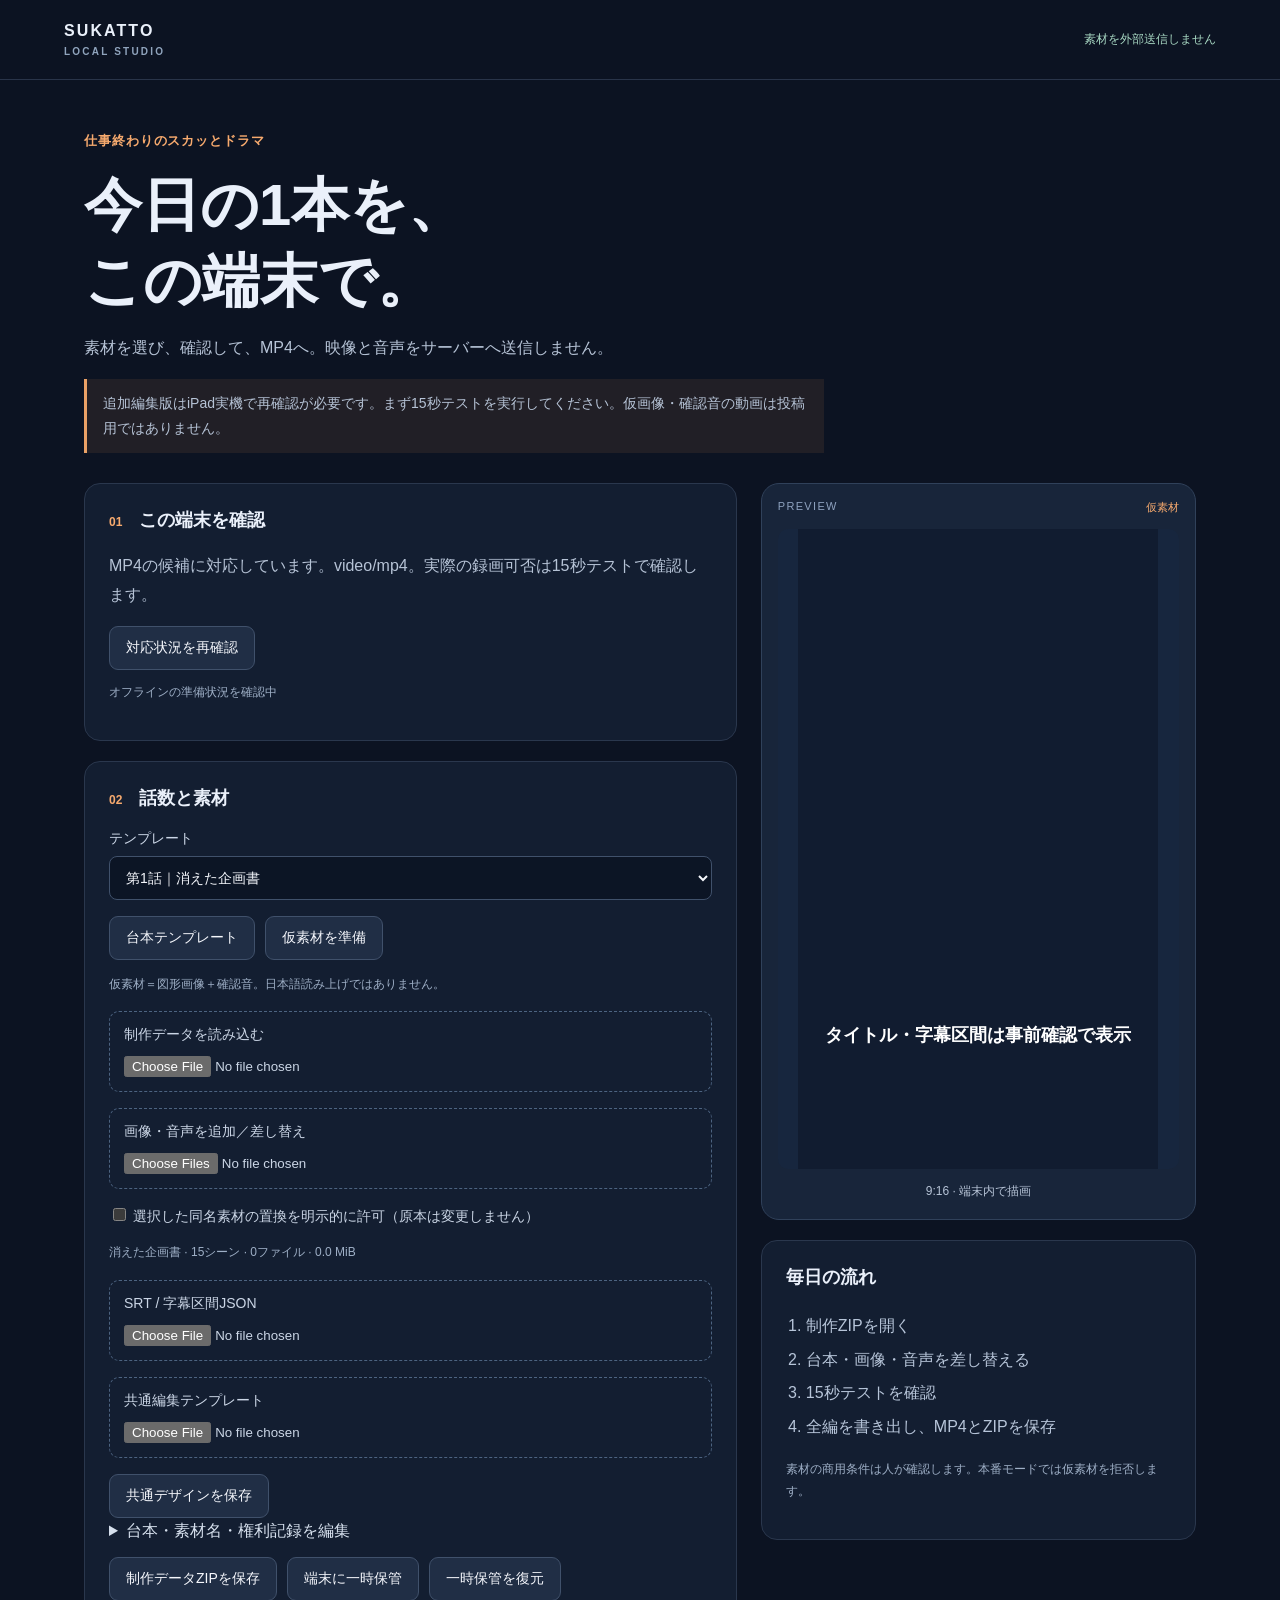
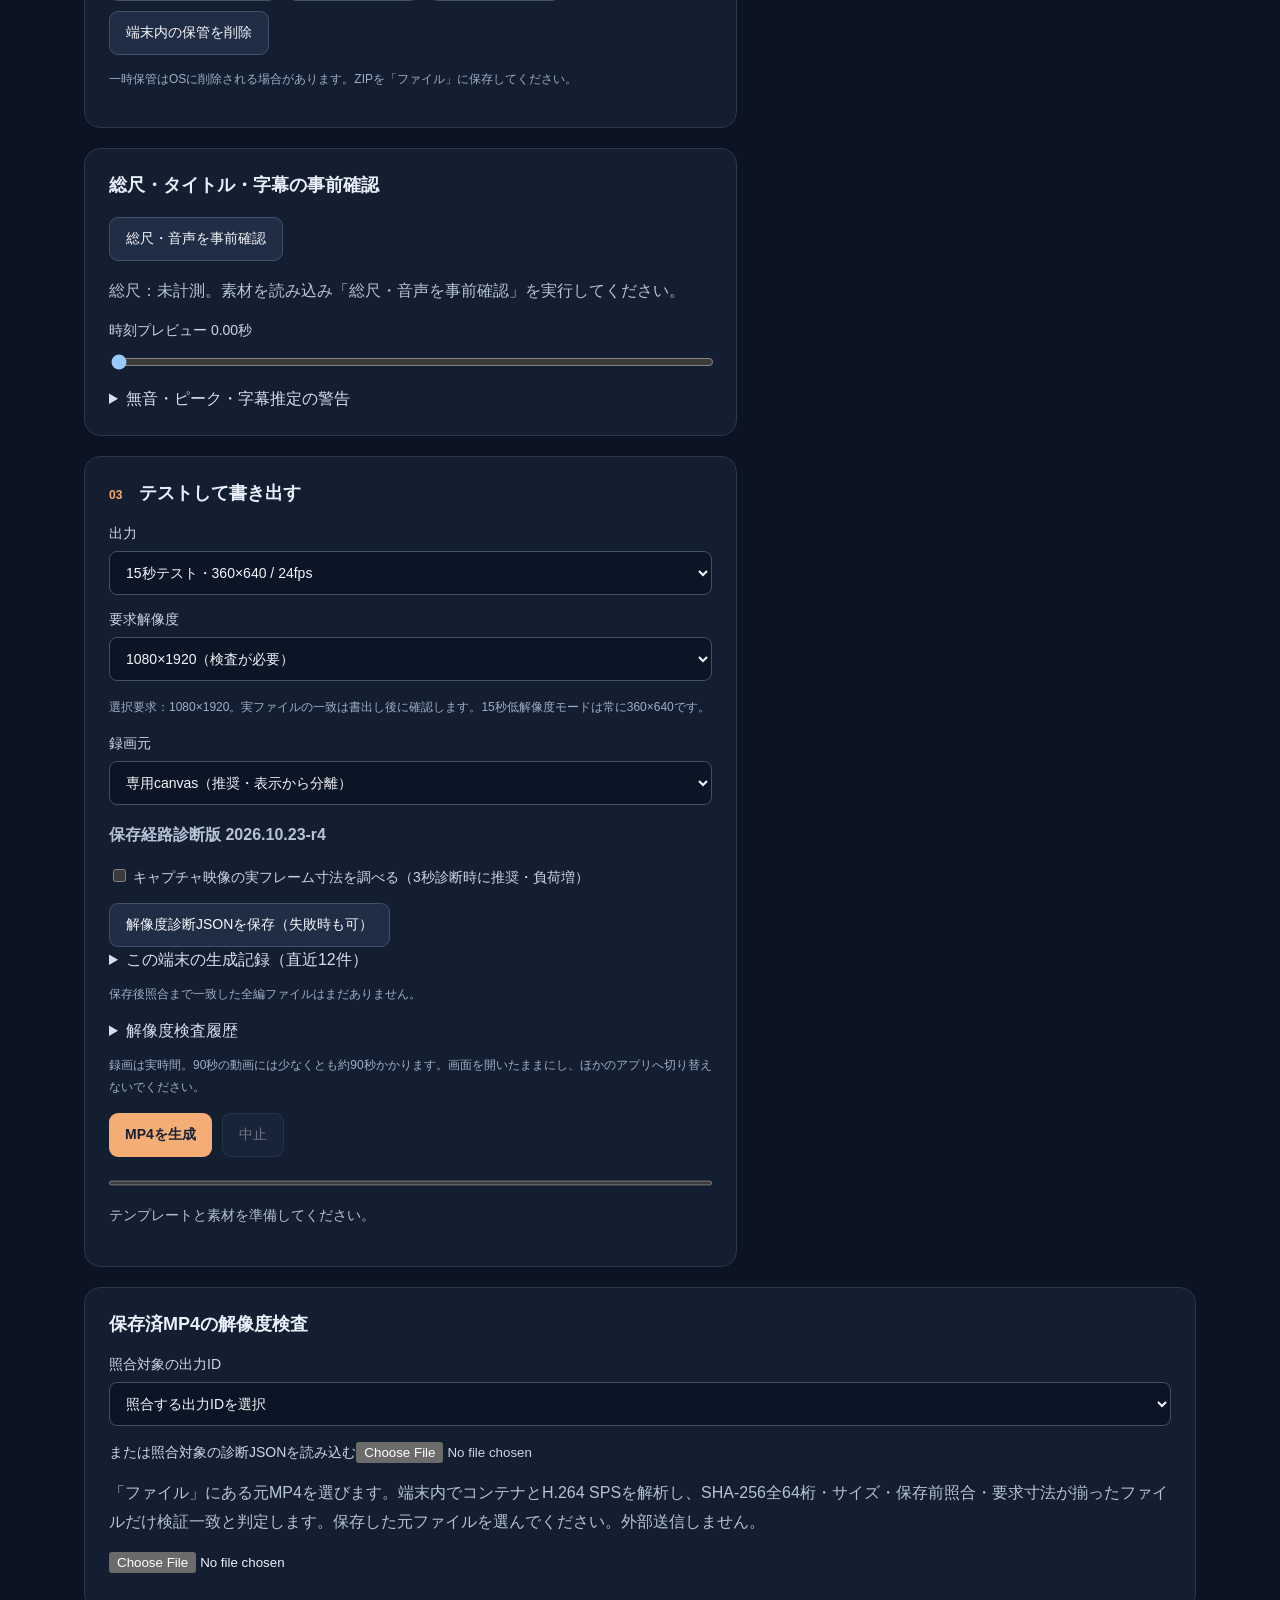
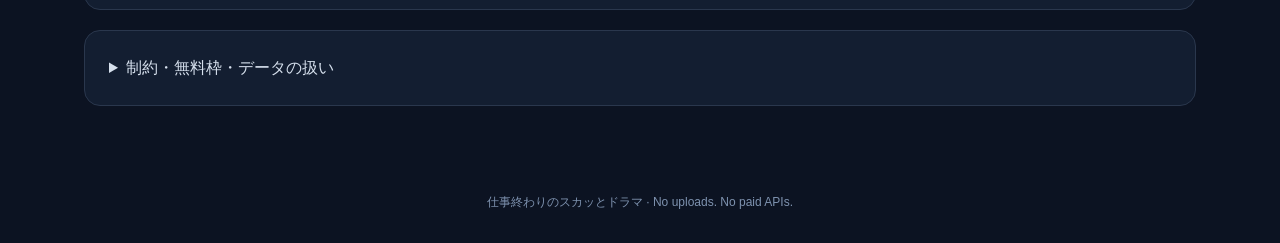
==== commit ec171247: "Add files via upload" ====
--- a/index.html
+++ b/index.html
@@ -9,8 +9,8 @@
 <label class="upload">画像・音声を追加／差し替え<input id="assets" type="file" accept="image/*,audio/*,.wav,.mp3,.m4a" multiple></label><label><input id="allowReplace" type="checkbox"> 選択した同名素材の置換を明示的に許可（原本は変更しません）</label><p id="assetStatus" class="small">素材は未選択です。</p>
 <label class="upload">SRT / 字幕区間JSON<input id="subtitleFile" type="file" accept=".srt,.json"></label><label class="upload">共通編集テンプレート<input id="styleFile" type="file" accept=".json"></label><button id="saveTemplate">共通デザインを保存</button><details><summary>台本・素材名・権利記録を編集</summary><p class="small">脚本は1シーン45文字以内。区間字幕は最大2行・26文字。画像・音声は同じファイル名で差し替え可能です。</p><textarea id="manifest" spellcheck="false" aria-label="制作データJSON"></textarea><button id="apply">編集を適用</button></details>
 <div class="buttons"><button id="saveProject">制作データZIPを保存</button><button id="remember">端末に一時保管</button><button id="recall">一時保管を復元</button><button id="clear">端末内の保管を削除</button></div><p class="small">一時保管はOSに削除される場合があります。ZIPを「ファイル」に保存してください。</p></section>
-<section class="card"><h2>総尺・タイトル・字幕の事前確認</h2><button id="inspect">総尺・音声を事前確認</button><p id="durationInfo">総尺：未計測</p><label>時刻プレビュー <span id="scrubTime">0.00秒</span><input id="scrub" type="range" min="0" max="100" step="0.05" value="0"></label><details><summary>無音・ピーク・字幕推定の警告</summary><pre id="preflightReport"></pre></details></section><section class="card"><h2><span>03</span> テストして書き出す</h2><label>出力<select id="quality"><option value="test">15秒テスト・360×640 / 24fps</option><option value="full">全編・選択解像度 / 30fps</option><option value="probe">3秒・選択解像度の検査</option><option value="profile15">15秒・選択解像度の検査</option></select></label><label>要求解像度<select id="resolutionProfile"><option value="fhd">1080×1920（検査が必要）</option><option value="hd">720×1280（検査が必要）</option><option value="sd">540×960（検査が必要）</option><option value="low">360×640</option></select></label><p id="profileInfo" class="small">選択要求：1080×1920。実ファイルの一致は書出し後に確認します。15秒低解像度モードは常に360×640です。</p><label>録画元<select id="captureSource"><option value="dedicated">専用canvas（推奨・表示から分離）</option><option value="attached">専用canvasを画面内に配置（診断用）</option><option value="legacy">旧表示canvas（比較・復旧用）</option></select></label><p><strong>診断版 2026.10.23-r3</strong></p><label><input id="liveProbe" type="checkbox"> キャプチャ映像の実フレーム寸法を調べる（3秒診断時に推奨・負荷増）</label><div id="diagnosticMonitor"></div><button id="saveDiagnostics">解像度診断JSONを保存（失敗時も可）</button><details><summary>この端末の生成記録（直近12件）</summary><pre id="receiptHistory"></pre></details><p id="bestProfile" class="small">全編で実ファイル寸法が一致した記録はまだありません。</p><details><summary>解像度検査履歴</summary><pre id="probeResults"></pre></details><p class="small">録画は実時間。90秒の動画には少なくとも約90秒かかります。画面を開いたままにし、ほかのアプリへ切り替えないでください。</p><div class="buttons"><button id="export" class="primary">MP4を生成</button><button id="cancel" disabled>中止</button></div><progress id="progress" value="0" max="1"></progress><p id="status" role="status" aria-live="polite">テンプレートと素材を準備してください。</p></section>
-<section id="result" class="card" hidden><h2><span>04</span> 確認して保存</h2><video id="playback" controls playsinline preload="metadata"></video><p id="resultInfo"></p><details><summary>要求・canvas・トラック・MP4の解像度診断</summary><pre id="resolutionDiagnostics"></pre></details><div class="buttons"><a id="download" class="button" download="shorts.mp4">MP4をダウンロード</a><button id="share">共有・ファイルに保存</button><button id="report">検証記録JSON</button></div><p class="small">再生して音声・字幕・末尾まで確認してください。テスト成功は、この端末での本番品質を保証しません。</p></section>
+<section class="card"><h2>総尺・タイトル・字幕の事前確認</h2><button id="inspect">総尺・音声を事前確認</button><p id="durationInfo">総尺：未計測</p><label>時刻プレビュー <span id="scrubTime">0.00秒</span><input id="scrub" type="range" min="0" max="100" step="0.05" value="0"></label><details><summary>無音・ピーク・字幕推定の警告</summary><pre id="preflightReport"></pre></details></section><section class="card"><h2><span>03</span> テストして書き出す</h2><label>出力<select id="quality"><option value="test">15秒テスト・360×640 / 24fps</option><option value="full">全編・選択解像度 / 30fps</option><option value="probe">3秒・選択解像度の検査</option><option value="profile15">15秒・選択解像度の検査</option></select></label><label>要求解像度<select id="resolutionProfile"><option value="fhd">1080×1920（検査が必要）</option><option value="hd">720×1280（検査が必要）</option><option value="sd">540×960（検査が必要）</option><option value="low">360×640</option></select></label><p id="profileInfo" class="small">選択要求：1080×1920。実ファイルの一致は書出し後に確認します。15秒低解像度モードは常に360×640です。</p><label>録画元<select id="captureSource"><option value="dedicated">専用canvas（推奨・表示から分離）</option><option value="attached">専用canvasを画面内に配置（診断用）</option><option value="legacy">旧表示canvas（比較・復旧用）</option></select></label><p><strong>保存経路診断版 2026.10.23-r4</strong></p><label><input id="liveProbe" type="checkbox"> キャプチャ映像の実フレーム寸法を調べる（3秒診断時に推奨・負荷増）</label><div id="diagnosticMonitor"></div><button id="saveDiagnostics">解像度診断JSONを保存（失敗時も可）</button><details><summary>この端末の生成記録（直近12件）</summary><pre id="receiptHistory"></pre></details><p id="bestProfile" class="small">全編で実ファイル寸法が一致した記録はまだありません。</p><details><summary>解像度検査履歴</summary><pre id="probeResults"></pre></details><p class="small">録画は実時間。90秒の動画には少なくとも約90秒かかります。画面を開いたままにし、ほかのアプリへ切り替えないでください。</p><div class="buttons"><button id="export" class="primary">MP4を生成</button><button id="cancel" disabled>中止</button></div><progress id="progress" value="0" max="1"></progress><p id="status" role="status" aria-live="polite">テンプレートと素材を準備してください。</p></section>
+<section id="result" class="card" hidden><h2><span>04</span> 確認して保存</h2><video id="playback" controls playsinline preload="metadata"></video><p id="resultInfo"></p><p id="saveIntegrityStatus" role="status">保存後の照合は未実施です。</p><details><summary>要求・canvas・トラック・MP4の解像度診断</summary><pre id="resolutionDiagnostics"></pre></details><div class="buttons"><button id="prepareDownload">1. 保存前に照合</button><a id="download" class="button" aria-disabled="true" download="shorts.mp4">2. MP4を「ファイル」に保存</a><button id="share">共有（比較用）</button><button id="report">同じIDの診断JSON</button><button id="preparePackage">元MP4＋診断JSONの検証用ZIPを作成</button><a id="downloadPackage" class="button" aria-disabled="true">検証用ZIPを保存</a></div><p class="small">再生して音声・字幕・末尾まで確認してください。テスト成功は、この端末での本番品質を保証しません。</p></section>
 </div><aside><div class="previewShell"><div class="previewLabel">PREVIEW <span id="previewMode">仮素材</span></div><canvas id="canvas" width="360" height="640" aria-label="動画プレビュー"></canvas><p id="sceneInfo">9:16 · 端末内で描画</p></div><section class="card"><h2>毎日の流れ</h2><ol><li>制作ZIPを開く</li><li>台本・画像・音声を差し替える</li><li>15秒テストを確認</li><li>全編を書き出し、MP4とZIPを保存</li></ol><p class="small">素材の商用条件は人が確認します。本番モードでは仮素材を拒否します。</p></section></aside></div>
-<section class="card"><h2>保存済MP4の解像度検査</h2><p>「ファイル」にある元MP4を選びます。端末内でコンテナとH.264 SPSを解析し、SHA-256で生成記録と照合します。保存した元ファイルを選んでください。外部送信しません。</p><input id="inspectMP4" type="file" accept="video/mp4,.mp4"><pre id="fileInspection"></pre></section><details class="card"><summary>制約・無料枠・データの扱い</summary><p>毎日の生成はCanvas・Web Audio・MediaRecorderで端末内処理します。Codespacesや有料APIは呼びません。カメラ・マイクの権限も不要です。初回配布にはHTTPSの静的ホストが必要です。GitHub Pagesなどの配信量は初回取得・更新時に消費します。Safariのキャッシュが削除された場合は再取得が必要です。</p><p>保存先が不足した場合や、MP4録画非対応・メモリ不足の場合は停止します。失敗時に解像度を自動で下げて成功扱いにはしません。端末・OSごとの実機テストが必要です。</p></details>
-</main><footer>仕事終わりのスカッとドラマ · No uploads. No paid APIs.</footer><script src="core.js"></script><script src="editing.js"></script><script src="resolution.js"></script><script src="diagnostics.js"></script><script src="app.js"></script></body></html>
+<section class="card"><h2>保存済MP4の解像度検査</h2><label>照合対象の出力ID<select id="verificationTarget"><option value="">出力IDを選択</option></select></label><label>または照合対象の診断JSONを読み込む<input id="importExpected" type="file" accept=".json,application/json"></label><p>「ファイル」にある元MP4を選びます。端末内でコンテナとH.264 SPSを解析し、SHA-256全64桁・サイズ・保存前照合・要求寸法が揃ったファイルだけ検証一致と判定します。保存した元ファイルを選んでください。外部送信しません。</p><input id="inspectMP4" type="file" accept="video/mp4,.mp4"><pre id="fileInspection"></pre></section><details class="card"><summary>制約・無料枠・データの扱い</summary><p>毎日の生成はCanvas・Web Audio・MediaRecorderで端末内処理します。Codespacesや有料APIは呼びません。カメラ・マイクの権限も不要です。初回配布にはHTTPSの静的ホストが必要です。GitHub Pagesなどの配信量は初回取得・更新時に消費します。Safariのキャッシュが削除された場合は再取得が必要です。</p><p>保存先が不足した場合や、MP4録画非対応・メモリ不足の場合は停止します。失敗時に解像度を自動で下げて成功扱いにはしません。端末・OSごとの実機テストが必要です。</p></details>
+</main><footer>仕事終わりのスカッとドラマ · No uploads. No paid APIs.</footer><script src="core.js"></script><script src="editing.js"></script><script src="resolution.js"></script><script src="diagnostics.js"></script><script src="integrity.js"></script><script src="app.js"></script></body></html>
--- a/style.css
+++ b/style.css
@@ -3,3 +3,5 @@
 pre{white-space:pre-wrap;overflow-wrap:anywhere;font-size:12px;color:#b6c3d6}input[type=range]{display:block;width:100%;margin-top:14px}input[type=checkbox]{width:auto}
 
 .recordingDiagnosticCanvas{width:180px!important;height:320px!important;max-height:none!important}.diagnosticVideo{width:180px;height:320px;object-fit:contain}#diagnosticMonitor{display:flex;flex-wrap:wrap;gap:8px}
+
+a[aria-disabled=true]{opacity:.4;cursor:not-allowed}#resultInfo,#saveIntegrityStatus{overflow-wrap:anywhere}
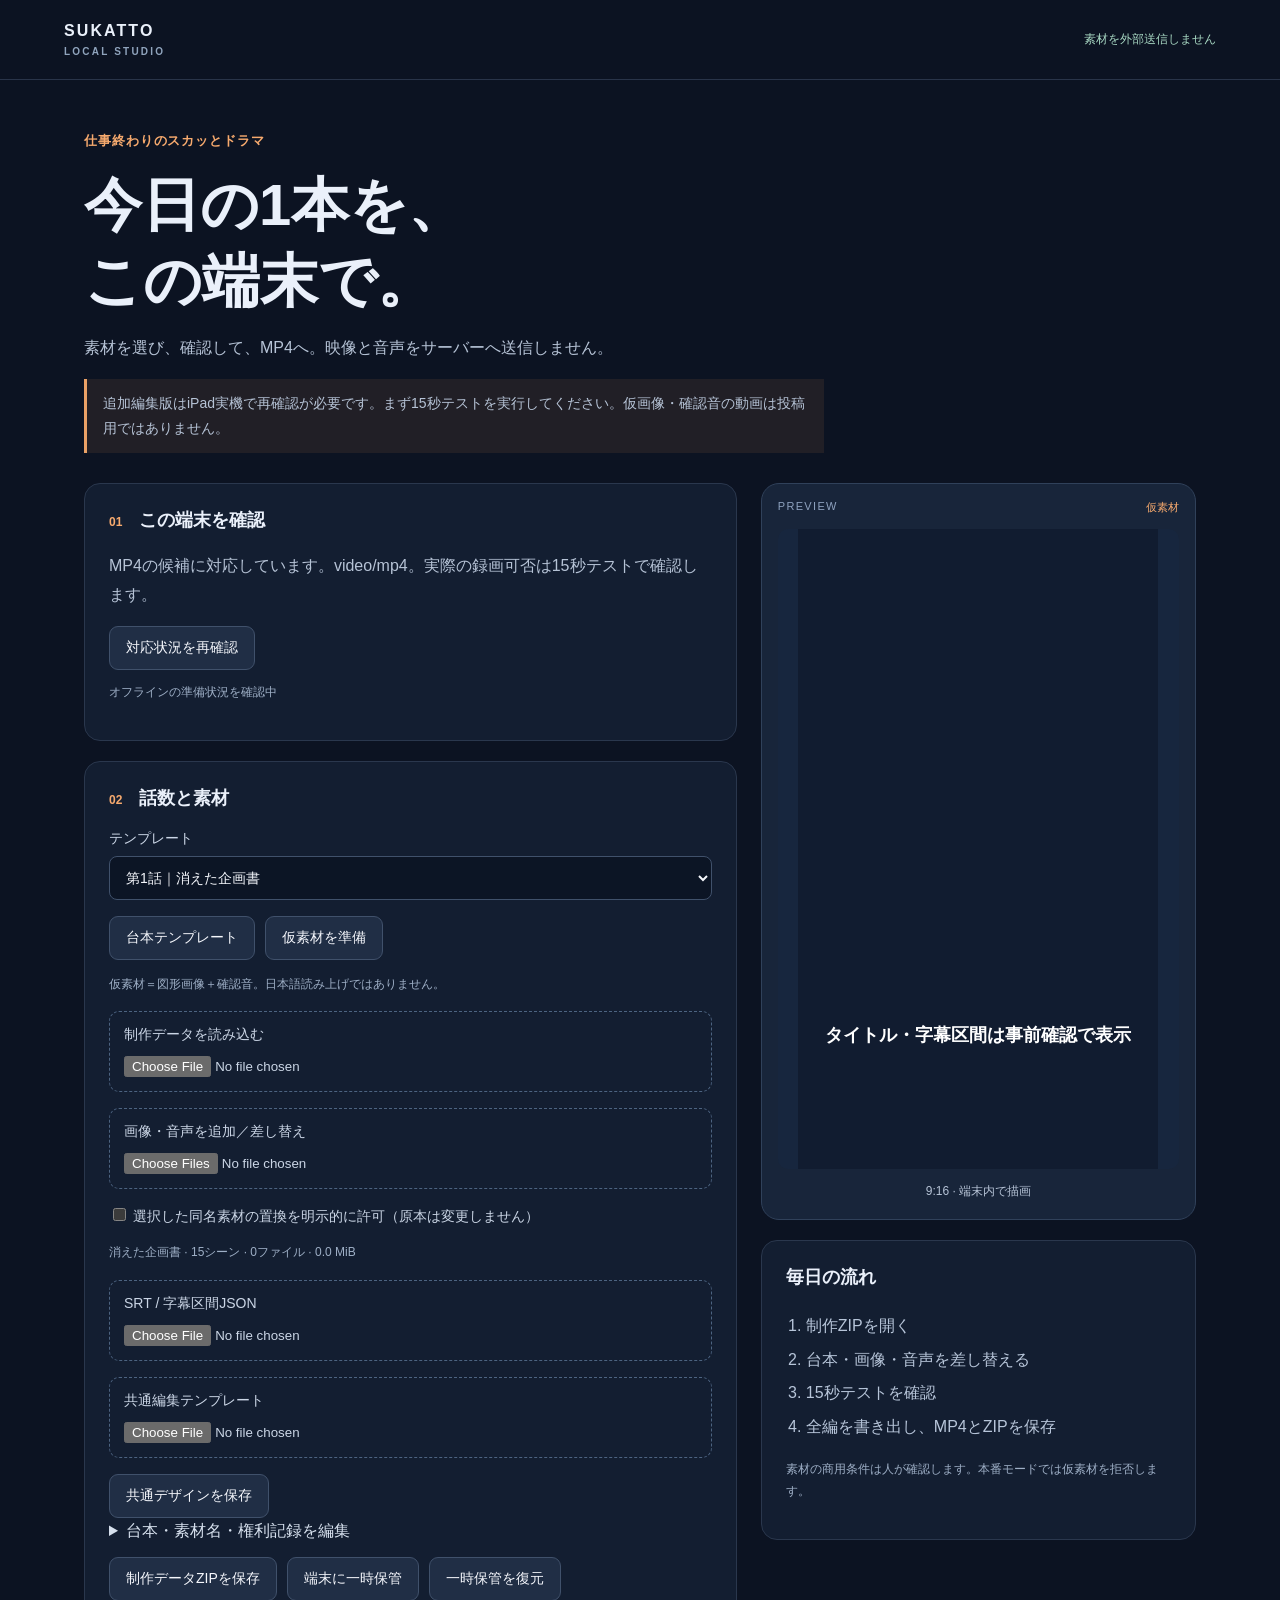
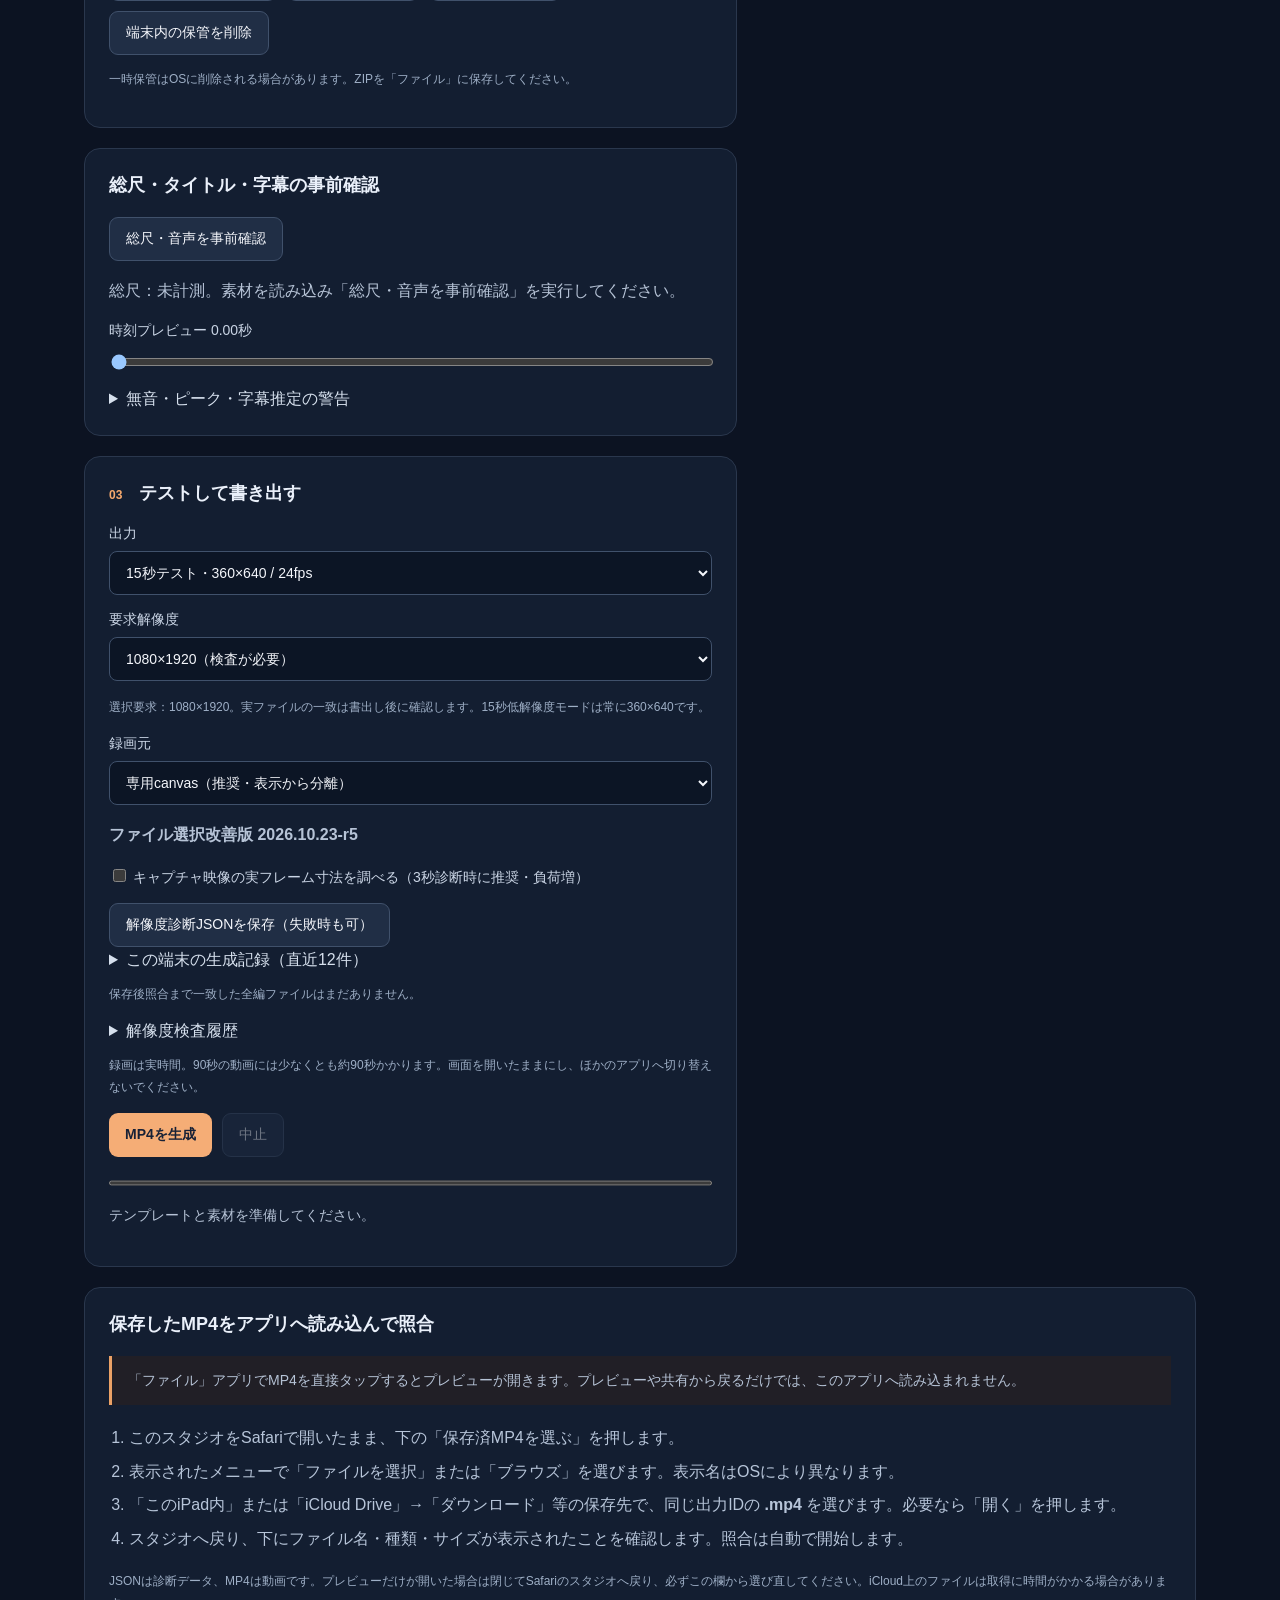
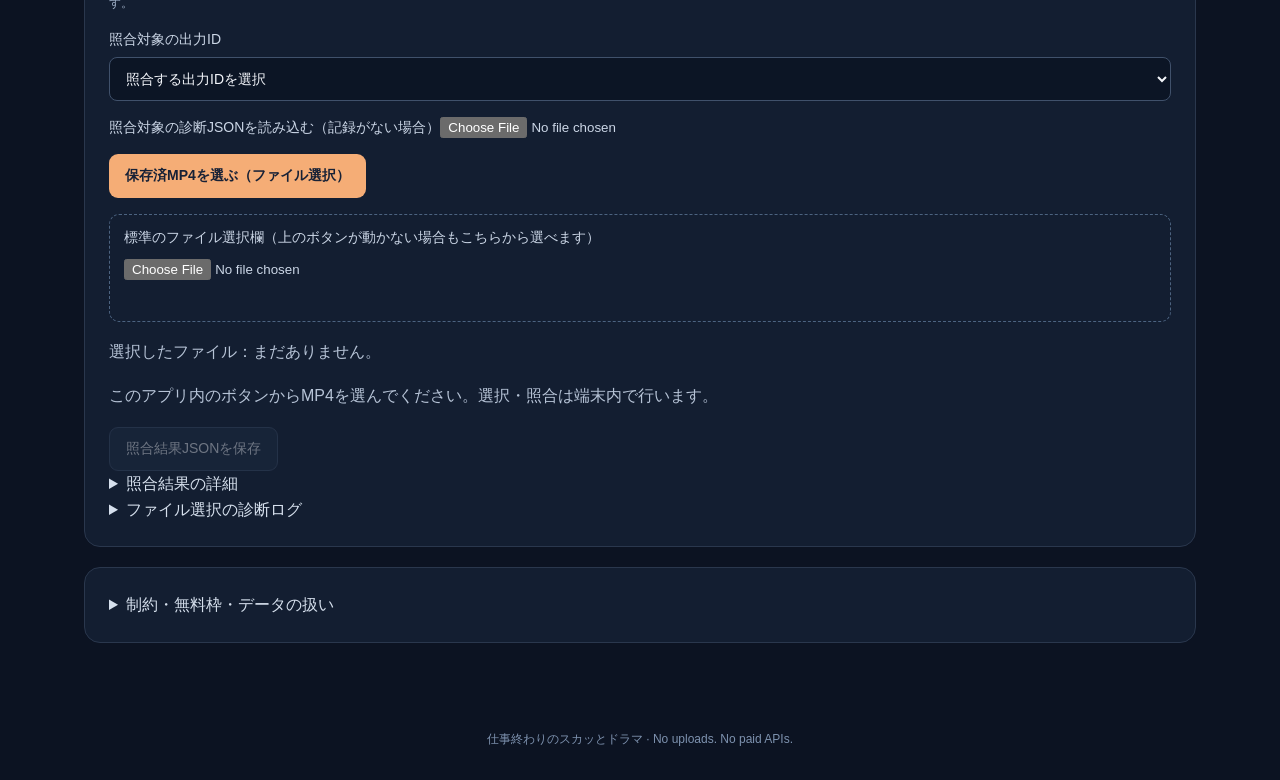
==== commit d225ddde: "Add files via upload" ====
--- a/index.html
+++ b/index.html
@@ -9,8 +9,18 @@
 <label class="upload">画像・音声を追加／差し替え<input id="assets" type="file" accept="image/*,audio/*,.wav,.mp3,.m4a" multiple></label><label><input id="allowReplace" type="checkbox"> 選択した同名素材の置換を明示的に許可（原本は変更しません）</label><p id="assetStatus" class="small">素材は未選択です。</p>
 <label class="upload">SRT / 字幕区間JSON<input id="subtitleFile" type="file" accept=".srt,.json"></label><label class="upload">共通編集テンプレート<input id="styleFile" type="file" accept=".json"></label><button id="saveTemplate">共通デザインを保存</button><details><summary>台本・素材名・権利記録を編集</summary><p class="small">脚本は1シーン45文字以内。区間字幕は最大2行・26文字。画像・音声は同じファイル名で差し替え可能です。</p><textarea id="manifest" spellcheck="false" aria-label="制作データJSON"></textarea><button id="apply">編集を適用</button></details>
 <div class="buttons"><button id="saveProject">制作データZIPを保存</button><button id="remember">端末に一時保管</button><button id="recall">一時保管を復元</button><button id="clear">端末内の保管を削除</button></div><p class="small">一時保管はOSに削除される場合があります。ZIPを「ファイル」に保存してください。</p></section>
-<section class="card"><h2>総尺・タイトル・字幕の事前確認</h2><button id="inspect">総尺・音声を事前確認</button><p id="durationInfo">総尺：未計測</p><label>時刻プレビュー <span id="scrubTime">0.00秒</span><input id="scrub" type="range" min="0" max="100" step="0.05" value="0"></label><details><summary>無音・ピーク・字幕推定の警告</summary><pre id="preflightReport"></pre></details></section><section class="card"><h2><span>03</span> テストして書き出す</h2><label>出力<select id="quality"><option value="test">15秒テスト・360×640 / 24fps</option><option value="full">全編・選択解像度 / 30fps</option><option value="probe">3秒・選択解像度の検査</option><option value="profile15">15秒・選択解像度の検査</option></select></label><label>要求解像度<select id="resolutionProfile"><option value="fhd">1080×1920（検査が必要）</option><option value="hd">720×1280（検査が必要）</option><option value="sd">540×960（検査が必要）</option><option value="low">360×640</option></select></label><p id="profileInfo" class="small">選択要求：1080×1920。実ファイルの一致は書出し後に確認します。15秒低解像度モードは常に360×640です。</p><label>録画元<select id="captureSource"><option value="dedicated">専用canvas（推奨・表示から分離）</option><option value="attached">専用canvasを画面内に配置（診断用）</option><option value="legacy">旧表示canvas（比較・復旧用）</option></select></label><p><strong>保存経路診断版 2026.10.23-r4</strong></p><label><input id="liveProbe" type="checkbox"> キャプチャ映像の実フレーム寸法を調べる（3秒診断時に推奨・負荷増）</label><div id="diagnosticMonitor"></div><button id="saveDiagnostics">解像度診断JSONを保存（失敗時も可）</button><details><summary>この端末の生成記録（直近12件）</summary><pre id="receiptHistory"></pre></details><p id="bestProfile" class="small">全編で実ファイル寸法が一致した記録はまだありません。</p><details><summary>解像度検査履歴</summary><pre id="probeResults"></pre></details><p class="small">録画は実時間。90秒の動画には少なくとも約90秒かかります。画面を開いたままにし、ほかのアプリへ切り替えないでください。</p><div class="buttons"><button id="export" class="primary">MP4を生成</button><button id="cancel" disabled>中止</button></div><progress id="progress" value="0" max="1"></progress><p id="status" role="status" aria-live="polite">テンプレートと素材を準備してください。</p></section>
-<section id="result" class="card" hidden><h2><span>04</span> 確認して保存</h2><video id="playback" controls playsinline preload="metadata"></video><p id="resultInfo"></p><p id="saveIntegrityStatus" role="status">保存後の照合は未実施です。</p><details><summary>要求・canvas・トラック・MP4の解像度診断</summary><pre id="resolutionDiagnostics"></pre></details><div class="buttons"><button id="prepareDownload">1. 保存前に照合</button><a id="download" class="button" aria-disabled="true" download="shorts.mp4">2. MP4を「ファイル」に保存</a><button id="share">共有（比較用）</button><button id="report">同じIDの診断JSON</button><button id="preparePackage">元MP4＋診断JSONの検証用ZIPを作成</button><a id="downloadPackage" class="button" aria-disabled="true">検証用ZIPを保存</a></div><p class="small">再生して音声・字幕・末尾まで確認してください。テスト成功は、この端末での本番品質を保証しません。</p></section>
+<section class="card"><h2>総尺・タイトル・字幕の事前確認</h2><button id="inspect">総尺・音声を事前確認</button><p id="durationInfo">総尺：未計測</p><label>時刻プレビュー <span id="scrubTime">0.00秒</span><input id="scrub" type="range" min="0" max="100" step="0.05" value="0"></label><details><summary>無音・ピーク・字幕推定の警告</summary><pre id="preflightReport"></pre></details></section><section class="card"><h2><span>03</span> テストして書き出す</h2><label>出力<select id="quality"><option value="test">15秒テスト・360×640 / 24fps</option><option value="full">全編・選択解像度 / 30fps</option><option value="probe">3秒・選択解像度の検査</option><option value="profile15">15秒・選択解像度の検査</option></select></label><label>要求解像度<select id="resolutionProfile"><option value="fhd">1080×1920（検査が必要）</option><option value="hd">720×1280（検査が必要）</option><option value="sd">540×960（検査が必要）</option><option value="low">360×640</option></select></label><p id="profileInfo" class="small">選択要求：1080×1920。実ファイルの一致は書出し後に確認します。15秒低解像度モードは常に360×640です。</p><label>録画元<select id="captureSource"><option value="dedicated">専用canvas（推奨・表示から分離）</option><option value="attached">専用canvasを画面内に配置（診断用）</option><option value="legacy">旧表示canvas（比較・復旧用）</option></select></label><p><strong>ファイル選択改善版 2026.10.23-r5</strong></p><label><input id="liveProbe" type="checkbox"> キャプチャ映像の実フレーム寸法を調べる（3秒診断時に推奨・負荷増）</label><div id="diagnosticMonitor"></div><button id="saveDiagnostics">解像度診断JSONを保存（失敗時も可）</button><details><summary>この端末の生成記録（直近12件）</summary><pre id="receiptHistory"></pre></details><p id="bestProfile" class="small">全編で実ファイル寸法が一致した記録はまだありません。</p><details><summary>解像度検査履歴</summary><pre id="probeResults"></pre></details><p class="small">録画は実時間。90秒の動画には少なくとも約90秒かかります。画面を開いたままにし、ほかのアプリへ切り替えないでください。</p><div class="buttons"><button id="export" class="primary">MP4を生成</button><button id="cancel" disabled>中止</button></div><progress id="progress" value="0" max="1"></progress><p id="status" role="status" aria-live="polite">テンプレートと素材を準備してください。</p></section>
+<section id="result" class="card" hidden><h2><span>04</span> 確認して保存</h2><video id="playback" controls playsinline preload="metadata"></video><p id="resultInfo"></p><p id="saveIntegrityStatus" role="status">保存後の照合は未実施です。</p><details><summary>要求・canvas・トラック・MP4の解像度診断</summary><pre id="resolutionDiagnostics"></pre></details><div class="buttons"><button id="prepareDownload">1. 保存前に照合</button><a id="download" class="button" aria-disabled="true" download="shorts.mp4">2. MP4を「ファイル」に保存</a><button id="chooseSavedMP4AfterSave">3. 保存したMP4を選んで照合</button><button id="share">共有（比較用）</button><button id="report">同じIDの診断JSON</button><button id="preparePackage">元MP4＋診断JSONの検証用ZIPを作成</button><a id="downloadPackage" class="button" aria-disabled="true">検証用ZIPを保存</a></div><p class="small">再生して音声・字幕・末尾まで確認してください。テスト成功は、この端末での本番品質を保証しません。</p></section>
 </div><aside><div class="previewShell"><div class="previewLabel">PREVIEW <span id="previewMode">仮素材</span></div><canvas id="canvas" width="360" height="640" aria-label="動画プレビュー"></canvas><p id="sceneInfo">9:16 · 端末内で描画</p></div><section class="card"><h2>毎日の流れ</h2><ol><li>制作ZIPを開く</li><li>台本・画像・音声を差し替える</li><li>15秒テストを確認</li><li>全編を書き出し、MP4とZIPを保存</li></ol><p class="small">素材の商用条件は人が確認します。本番モードでは仮素材を拒否します。</p></section></aside></div>
-<section class="card"><h2>保存済MP4の解像度検査</h2><label>照合対象の出力ID<select id="verificationTarget"><option value="">出力IDを選択</option></select></label><label>または照合対象の診断JSONを読み込む<input id="importExpected" type="file" accept=".json,application/json"></label><p>「ファイル」にある元MP4を選びます。端末内でコンテナとH.264 SPSを解析し、SHA-256全64桁・サイズ・保存前照合・要求寸法が揃ったファイルだけ検証一致と判定します。保存した元ファイルを選んでください。外部送信しません。</p><input id="inspectMP4" type="file" accept="video/mp4,.mp4"><pre id="fileInspection"></pre></section><details class="card"><summary>制約・無料枠・データの扱い</summary><p>毎日の生成はCanvas・Web Audio・MediaRecorderで端末内処理します。Codespacesや有料APIは呼びません。カメラ・マイクの権限も不要です。初回配布にはHTTPSの静的ホストが必要です。GitHub Pagesなどの配信量は初回取得・更新時に消費します。Safariのキャッシュが削除された場合は再取得が必要です。</p><p>保存先が不足した場合や、MP4録画非対応・メモリ不足の場合は停止します。失敗時に解像度を自動で下げて成功扱いにはしません。端末・OSごとの実機テストが必要です。</p></details>
-</main><footer>仕事終わりのスカッとドラマ · No uploads. No paid APIs.</footer><script src="core.js"></script><script src="editing.js"></script><script src="resolution.js"></script><script src="diagnostics.js"></script><script src="integrity.js"></script><script src="app.js"></script></body></html>
+<section class="card" id="savedFileSection" aria-labelledby="savedFileTitle"><h2 id="savedFileTitle">保存したMP4をアプリへ読み込んで照合</h2>
+<p class="notice">「ファイル」アプリでMP4を直接タップするとプレビューが開きます。プレビューや共有から戻るだけでは、このアプリへ読み込まれません。</p>
+<ol><li>このスタジオをSafariで開いたまま、下の「保存済MP4を選ぶ」を押します。</li><li>表示されたメニューで「ファイルを選択」または「ブラウズ」を選びます。表示名はOSにより異なります。</li><li>「このiPad内」または「iCloud Drive」→「ダウンロード」等の保存先で、同じ出力IDの <strong>.mp4</strong> を選びます。必要なら「開く」を押します。</li><li>スタジオへ戻り、下にファイル名・種類・サイズが表示されたことを確認します。照合は自動で開始します。</li></ol>
+<p class="small">JSONは診断データ、MP4は動画です。プレビューだけが開いた場合は閉じてSafariのスタジオへ戻り、必ずこの欄から選び直してください。iCloud上のファイルは取得に時間がかかる場合があります。</p>
+<label>照合対象の出力ID<select id="verificationTarget"><option value="">出力IDを選択</option></select></label><label>照合対象の診断JSONを読み込む（記録がない場合）<input id="importExpected" type="file" accept=".json,application/json"></label>
+<button id="chooseSavedMP4" class="primary" type="button">保存済MP4を選ぶ（ファイル選択）</button>
+<label class="upload" for="inspectMP4">標準のファイル選択欄（上のボタンが動かない場合もこちらから選べます）<input id="inspectMP4" type="file" aria-describedby="selectedFileInfo fileReadStatus"></label>
+<p id="selectedFileInfo">選択したファイル：まだありません。</p><p id="fileReadStatus" role="status" aria-live="polite">このアプリ内のボタンからMP4を選んでください。選択・照合は端末内で行います。</p><progress id="fileReadProgress" hidden aria-label="保存済MP4の照合中"></progress>
+<button id="importSelectedJSON" type="button" hidden>このJSONを照合対象として読み込む</button><button id="retrySavedVerification" type="button" hidden>選択中のMP4をもう一度照合</button>
+<p id="comparisonSummary"></p><a id="saveInspection" class="button" aria-disabled="true">照合結果JSONを保存</a><details><summary>照合結果の詳細</summary><pre id="fileInspection"></pre></details><details><summary>ファイル選択の診断ログ</summary><pre id="pickerLog"></pre><button id="savePickerLog" type="button">選択操作の診断JSONを保存</button></details>
+</section><details class="card"><summary>制約・無料枠・データの扱い</summary><p>毎日の生成はCanvas・Web Audio・MediaRecorderで端末内処理します。Codespacesや有料APIは呼びません。カメラ・マイクの権限も不要です。初回配布にはHTTPSの静的ホストが必要です。GitHub Pagesなどの配信量は初回取得・更新時に消費します。Safariのキャッシュが削除された場合は再取得が必要です。</p><p>保存先が不足した場合や、MP4録画非対応・メモリ不足の場合は停止します。失敗時に解像度を自動で下げて成功扱いにはしません。端末・OSごとの実機テストが必要です。</p></details>
+</main><footer>仕事終わりのスカッとドラマ · No uploads. No paid APIs.</footer><script src="core.js"></script><script src="editing.js"></script><script src="resolution.js"></script><script src="diagnostics.js"></script><script src="integrity.js"></script><script src="file-picker.js"></script><script src="app.js"></script></body></html>
--- a/style.css
+++ b/style.css
@@ -5,3 +5,5 @@
 .recordingDiagnosticCanvas{width:180px!important;height:320px!important;max-height:none!important}.diagnosticVideo{width:180px;height:320px;object-fit:contain}#diagnosticMonitor{display:flex;flex-wrap:wrap;gap:8px}
 
 a[aria-disabled=true]{opacity:.4;cursor:not-allowed}#resultInfo,#saveIntegrityStatus{overflow-wrap:anywhere}
+
+#selectedFileInfo,#fileReadStatus,#comparisonSummary{overflow-wrap:anywhere}#comparisonSummary{white-space:pre-wrap}#inspectMP4{width:100%;min-height:48px}#savedFileSection{scroll-margin-top:16px}#fileReadStatus[data-stage=verified]{color:#a8e0b6}#fileReadStatus[data-stage=mismatch],#fileReadStatus[data-stage=json],#fileReadStatus[data-stage=verification-error]{color:#ffc491}
